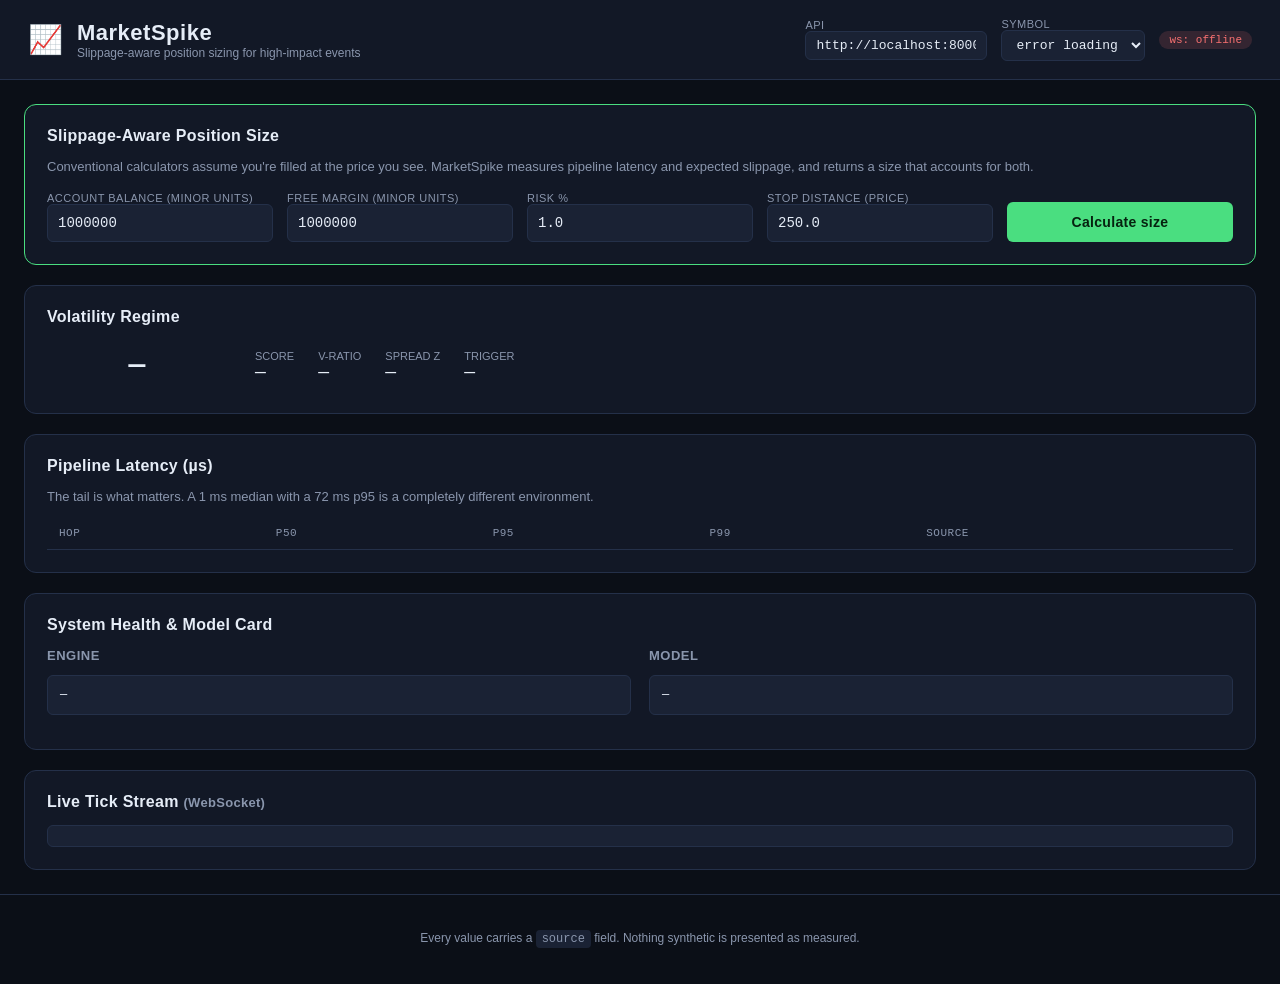
==== index.html @ f6484792 "Upload updated MarketSpike files" ====
<!DOCTYPE html>
<html lang="en">
<head>
  <meta charset="UTF-8" />
  <meta name="viewport" content="width=device-width, initial-scale=1.0" />
  <title>MarketSpike — Slippage-Aware Sizing</title>
  <link rel="stylesheet" href="style.css" />
</head>
<body>
  <header>
    <div class="brand">
      <span class="logo">📈</span>
      <div>
        <h1>MarketSpike</h1>
        <p class="tagline">Slippage-aware position sizing for high-impact events</p>
      </div>
    </div>
    <div class="controls">
      <label>API
        <input id="apiBase" type="text" value="http://localhost:8000" />
      </label>
      <label>Symbol
        <select id="symbolPicker"><option>loading…</option></select>
      </label>
      <span id="wsStatus" class="badge badge-offline">ws: offline</span>
    </div>
  </header>

  <main>
    <!-- ===== HERO: Position Sizing ===== -->
    <section class="card hero">
      <h2>Slippage-Aware Position Size</h2>
      <p class="muted">
        Conventional calculators assume you're filled at the price you see.
        MarketSpike measures pipeline latency and expected slippage, and returns
        a size that accounts for both.
      </p>

      <form id="sizeForm" class="size-grid">
        <label>Account balance (minor units)
          <input name="account_balance_minor" type="number" value="1000000" step="100000" />
        </label>
        <label>Free margin (minor units)
          <input name="free_margin_minor" type="number" value="1000000" step="100000" />
        </label>
        <label>Risk %
          <input name="risk_pct" type="number" value="1.0" step="0.1" min="0" />
        </label>
        <label>Stop distance (price)
          <input name="stop_distance_price" type="number" value="250.0" step="10" />
        </label>
        <button type="submit" class="primary">Calculate size</button>
      </form>

      <div id="sizeResult" class="result hidden"></div>
    </section>

    <!-- ===== REGIME ===== -->
    <section class="card">
      <h2>Volatility Regime</h2>
      <div id="regimeBox" class="regime-box">
        <span id="regimeState" class="regime-state">—</span>
        <div class="regime-metrics">
          <div><span class="label">Score</span><span id="regimeScore">—</span></div>
          <div><span class="label">V-ratio</span><span id="regimeV">—</span></div>
          <div><span class="label">Spread z</span><span id="regimeZ">—</span></div>
          <div><span class="label">Trigger</span><span id="regimeTrigger">—</span></div>
        </div>
      </div>
    </section>

    <!-- ===== LATENCY ===== -->
    <section class="card">
      <h2>Pipeline Latency (µs)</h2>
      <p class="muted">The tail is what matters. A 1 ms median with a 72 ms p95 is a completely different environment.</p>
      <table id="latencyTable">
        <thead>
          <tr><th>Hop</th><th>p50</th><th>p95</th><th>p99</th><th>Source</th></tr>
        </thead>
        <tbody></tbody>
      </table>
    </section>

    <!-- ===== HEALTH + MODEL ===== -->
    <section class="card">
      <h2>System Health & Model Card</h2>
      <div class="two-col">
        <div>
          <h3>Engine</h3>
          <pre id="healthJson" class="json">—</pre>
        </div>
        <div>
          <h3>Model</h3>
          <pre id="modelJson" class="json">—</pre>
        </div>
      </div>
    </section>

    <!-- ===== LIVE TICK LOG ===== -->
    <section class="card">
      <h2>Live Tick Stream <span class="muted">(WebSocket)</span></h2>
      <div id="tickLog" class="tick-log"></div>
    </section>
  </main>

  <footer>
    <p>
      Every value carries a <code>source</code> field. Nothing synthetic is presented as measured.
    </p>
  </footer>

  <script src="app.js"></script>
</body>
</html>
---- style.css ----
:root {
  --bg: #0b0f17;
  --panel: #121826;
  --panel-2: #1a2234;
  --border: #243049;
  --text: #e6edf7;
  --muted: #8a96ad;
  --accent: #4ade80;
  --warn: #fbbf24;
  --danger: #f87171;
  --mono: ui-monospace, SFMono-Regular, Menlo, Consolas, monospace;
}

* { box-sizing: border-box; }
html, body { margin: 0; padding: 0; background: var(--bg); color: var(--text); font-family: -apple-system, BlinkMacSystemFont, "Segoe UI", sans-serif; }

header {
  display: flex; justify-content: space-between; align-items: center;
  padding: 18px 28px; border-bottom: 1px solid var(--border);
  background: var(--panel);
}
.brand { display: flex; align-items: center; gap: 14px; }
.brand h1 { margin: 0; font-size: 22px; letter-spacing: 0.5px; }
.tagline { margin: 0; color: var(--muted); font-size: 12px; }
.logo { font-size: 28px; }

.controls { display: flex; gap: 14px; align-items: center; }
.controls label { display: flex; flex-direction: column; font-size: 11px; color: var(--muted); text-transform: uppercase; letter-spacing: 0.5px; }
.controls input, .controls select {
  background: var(--panel-2); color: var(--text); border: 1px solid var(--border);
  padding: 6px 10px; border-radius: 6px; font-family: var(--mono); font-size: 13px;
}

main { display: grid; gap: 20px; padding: 24px; max-width: 1400px; margin: 0 auto; }

.card {
  background: var(--panel); border: 1px solid var(--border);
  border-radius: 12px; padding: 22px;
}
.card h2 { margin: 0 0 14px 0; font-size: 16px; letter-spacing: 0.3px; }
.muted { color: var(--muted); font-size: 13px; }

/* Hero sizing card */
.hero { border-color: var(--accent); border-width: 1px; }
.size-grid {
  display: grid; grid-template-columns: repeat(auto-fit, minmax(180px, 1fr));
  gap: 14px; margin-top: 18px;
}
.size-grid label { display: flex; flex-direction: column; font-size: 11px; color: var(--muted); text-transform: uppercase; letter-spacing: 0.5px; }
.size-grid input {
  background: var(--panel-2); color: var(--text); border: 1px solid var(--border);
  padding: 10px; border-radius: 6px; font-family: var(--mono); font-size: 14px;
}
button.primary {
  background: var(--accent); color: #06220f; border: none; padding: 12px 20px;
  border-radius: 6px; font-weight: 600; cursor: pointer; align-self: end;
  font-size: 14px; letter-spacing: 0.3px;
}
button.primary:hover { filter: brightness(1.1); }

.result {
  margin-top: 22px; padding: 18px; background: var(--panel-2);
  border-radius: 8px; border: 1px solid var(--border);
}
.result.hidden { display: none; }
.result-grid { display: grid; grid-template-columns: repeat(auto-fit, minmax(180px, 1fr)); gap: 16px; margin-top: 14px; }
.metric { background: var(--panel); padding: 14px; border-radius: 8px; border: 1px solid var(--border); }
.metric .label { font-size: 11px; color: var(--muted); text-transform: uppercase; letter-spacing: 0.5px; }
.metric .value { font-family: var(--mono); font-size: 22px; margin-top: 6px; }
.metric.highlight { border-color: var(--warn); }
.metric.highlight .value { color: var(--warn); }
.source-badge { display: inline-block; padding: 2px 8px; border-radius: 4px; font-size: 11px; font-family: var(--mono); margin-left: 8px; }
.source-trained { background: rgba(74, 222, 128, 0.15); color: var(--accent); }
.source-fallback { background: rgba(251, 191, 36, 0.15); color: var(--warn); }

/* Regime */
.regime-box { display: flex; align-items: center; gap: 28px; flex-wrap: wrap; }
.regime-state {
  font-family: var(--mono); font-size: 28px; font-weight: 700;
  padding: 10px 22px; border-radius: 8px; min-width: 180px; text-align: center;
}
.regime-state.NORMAL   { background: rgba(74, 222, 128, 0.15); color: var(--accent); }
.regime-state.ELEVATED { background: rgba(251, 191, 36, 0.15); color: var(--warn); }
.regime-state.SPIKE    { background: rgba(248, 113, 113, 0.15); color: var(--danger); }
.regime-metrics { display: flex; gap: 24px; flex-wrap: wrap; }
.regime-metrics > div { display: flex; flex-direction: column; }
.regime-metrics .label { font-size: 11px; color: var(--muted); text-transform: uppercase; }
.regime-metrics span:last-child { font-family: var(--mono); font-size: 18px; }

/* Tables */
table { width: 100%; border-collapse: collapse; font-family: var(--mono); font-size: 13px; }
th, td { padding: 10px 12px; text-align: left; border-bottom: 1px solid var(--border); }
th { color: var(--muted); font-weight: 500; font-size: 11px; text-transform: uppercase; letter-spacing: 0.5px; }
td.num { text-align: right; }

.two-col { display: grid; grid-template-columns: 1fr 1fr; gap: 18px; }
.two-col h3 { margin: 0 0 10px 0; font-size: 13px; color: var(--muted); text-transform: uppercase; letter-spacing: 0.5px; }
pre.json {
  background: var(--panel-2); padding: 12px; border-radius: 6px;
  font-size: 12px; max-height: 280px; overflow: auto;
  border: 1px solid var(--border); white-space: pre-wrap; word-break: break-word;
}

/* Tick log */
.tick-log {
  font-family: var(--mono); font-size: 12px; max-height: 220px; overflow-y: auto;
  background: var(--panel-2); padding: 10px; border-radius: 6px; border: 1px solid var(--border);
}
.tick-log .tick { padding: 3px 0; border-bottom: 1px dashed var(--border); }
.tick-log .tick:last-child { border-bottom: none; }
.tick .ts { color: var(--muted); }
.tick .bid { color: var(--accent); }
.tick .ask { color: var(--danger); }

/* Badges */
.badge { padding: 3px 10px; border-radius: 10px; font-size: 11px; font-family: var(--mono); }
.badge-online  { background: rgba(74, 222, 128, 0.15); color: var(--accent); }
.badge-offline { background: rgba(248, 113, 113, 0.15); color: var(--danger); }

footer { text-align: center; padding: 24px; color: var(--muted); font-size: 12px; border-top: 1px solid var(--border); }
code { background: var(--panel-2); padding: 2px 6px; border-radius: 4px; font-family: var(--mono); }

@media (max-width: 720px) {
  header { flex-direction: column; gap: 14px; align-items: flex-start; }
  .two-col { grid-template-columns: 1fr; }
}
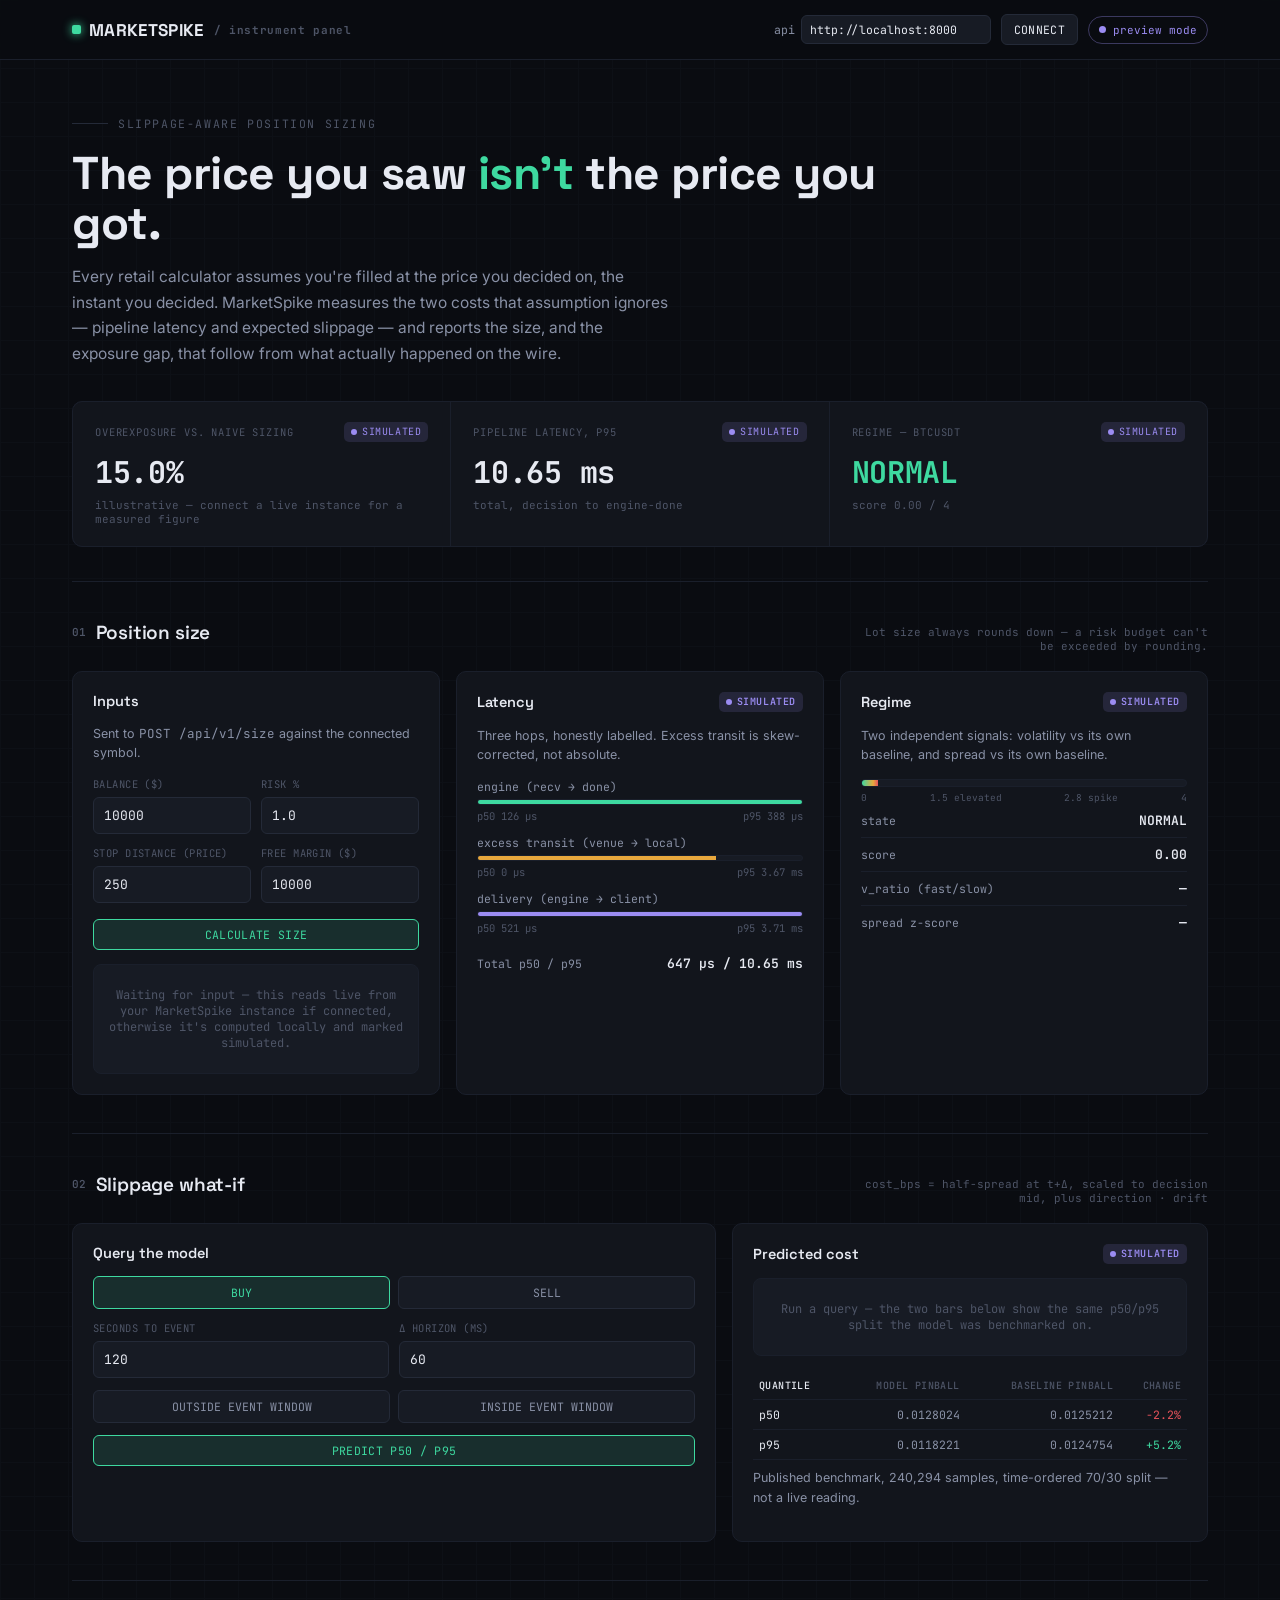
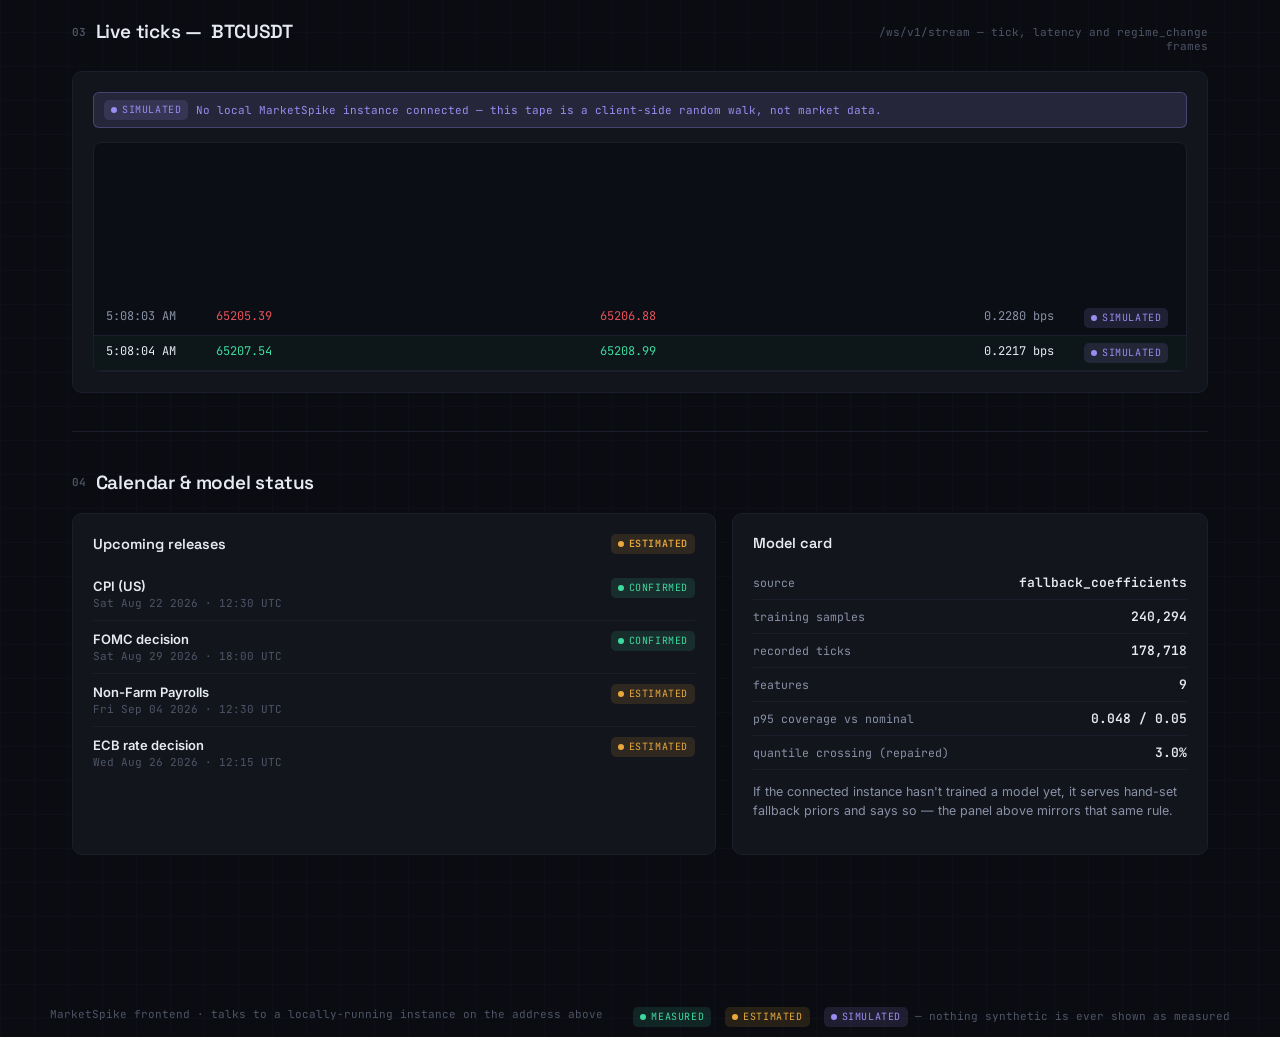
==== commit aa840c5d: "Update file and remove deleted files" ====
--- a/index.html
+++ b/index.html
@@ -1,114 +1,897 @@
 <!DOCTYPE html>
 <html lang="en">
 <head>
-  <meta charset="UTF-8" />
-  <meta name="viewport" content="width=device-width, initial-scale=1.0" />
-  <title>MarketSpike — Slippage-Aware Sizing</title>
-  <link rel="stylesheet" href="style.css" />
+<meta charset="UTF-8" />
+<meta name="viewport" content="width=device-width, initial-scale=1.0" />
+<title>MarketSpike — instrument panel</title>
+<link rel="preconnect" href="https://fonts.googleapis.com">
+<link href="https://fonts.googleapis.com/css2?family=Space+Grotesk:wght@400;500;600;700&family=JetBrains+Mono:wght@400;500;600;700&family=Inter:wght@400;500;600&display=swap" rel="stylesheet">
+<style>
+  :root{
+    --bg:#0A0C11;
+    --bg-2:#0D1016;
+    --surface:#12151C;
+    --surface-2:#171B24;
+    --border:#242A38;
+    --border-soft:#1A1F2B;
+    --text:#E7EAF2;
+    --text-dim:#8991A6;
+    --text-faint:#4E5567;
+
+    --measured:#3ED9A0;
+    --measured-dim:rgba(62,217,160,0.13);
+    --estimated:#E8A83D;
+    --estimated-dim:rgba(232,168,61,0.13);
+    --simulated:#9B8CF2;
+    --simulated-dim:rgba(155,140,242,0.14);
+    --spike:#E5525A;
+    --spike-dim:rgba(229,82,90,0.14);
+
+    --font-display:'Space Grotesk',sans-serif;
+    --font-mono:'JetBrains Mono',monospace;
+    --font-body:'Inter',sans-serif;
+
+    --radius:10px;
+  }
+
+  *{box-sizing:border-box;}
+  html,body{margin:0;padding:0;}
+  body{
+    background:
+      linear-gradient(var(--bg-2) 1px, transparent 1px) 0 0/100% 34px,
+      linear-gradient(90deg, var(--bg-2) 1px, transparent 1px) 0 0/34px 100%,
+      var(--bg);
+    background-blend-mode:normal;
+    color:var(--text);
+    font-family:var(--font-body);
+    -webkit-font-smoothing:antialiased;
+    min-height:100vh;
+  }
+  ::selection{background:var(--measured-dim); color:var(--measured);}
+
+  a{color:var(--measured); text-decoration:none;}
+  a:hover{text-decoration:underline;}
+
+  .wrap{max-width:1180px; margin:0 auto; padding:0 22px 80px;}
+
+  /* ---------- topbar ---------- */
+  .topbar{
+    position:sticky; top:0; z-index:40;
+    background:rgba(10,12,17,0.86);
+    backdrop-filter:blur(10px);
+    border-bottom:1px solid var(--border-soft);
+  }
+  .topbar-inner{
+    max-width:1180px; margin:0 auto; padding:14px 22px;
+    display:flex; align-items:center; gap:18px; flex-wrap:wrap;
+  }
+  .brand{
+    font-family:var(--font-display); font-weight:700; font-size:17px;
+    letter-spacing:0.02em; display:flex; align-items:center; gap:8px;
+  }
+  .brand .mark{
+    width:9px; height:9px; border-radius:2px; background:var(--measured);
+    box-shadow:0 0 10px var(--measured);
+  }
+  .brand-sub{font-family:var(--font-mono); font-size:11px; color:var(--text-faint); letter-spacing:0.06em; margin-left:2px;}
+
+  .topbar-controls{margin-left:auto; display:flex; align-items:center; gap:10px; flex-wrap:wrap;}
+  .field-inline{display:flex; align-items:center; gap:6px; font-family:var(--font-mono); font-size:11.5px; color:var(--text-dim);}
+  .field-inline input{
+    background:var(--surface-2); border:1px solid var(--border); color:var(--text);
+    font-family:var(--font-mono); font-size:11.5px; padding:6px 8px; border-radius:6px; width:190px;
+  }
+  .field-inline input:focus{outline:1px solid var(--measured); outline-offset:0;}
+  .btn{
+    font-family:var(--font-mono); font-size:11.5px; letter-spacing:0.03em; text-transform:uppercase;
+    background:var(--surface-2); color:var(--text); border:1px solid var(--border);
+    padding:7px 12px; border-radius:6px; cursor:pointer; transition:border-color .15s, color .15s;
+  }
+  .btn:hover{border-color:var(--measured); color:var(--measured);}
+  .btn:focus-visible{outline:2px solid var(--measured); outline-offset:2px;}
+  .btn-primary{background:var(--measured-dim); border-color:var(--measured); color:var(--measured);}
+  .btn-primary:hover{background:var(--measured); color:#06110C;}
+
+  .status-chip{
+    display:flex; align-items:center; gap:7px; font-family:var(--font-mono); font-size:11px;
+    padding:6px 10px; border-radius:20px; border:1px solid var(--border); color:var(--text-dim);
+  }
+  .status-dot{width:7px; height:7px; border-radius:50%; background:var(--text-faint);}
+  .status-chip.live .status-dot{background:var(--measured); box-shadow:0 0 8px var(--measured); animation:pulse 1.6s infinite;}
+  .status-chip.live{color:var(--measured); border-color:rgba(62,217,160,0.35);}
+  .status-chip.preview .status-dot{background:var(--simulated);}
+  .status-chip.preview{color:var(--simulated); border-color:rgba(155,140,242,0.35);}
+
+  @keyframes pulse{
+    0%,100%{opacity:1;} 50%{opacity:0.35;}
+  }
+  @media (prefers-reduced-motion: reduce){
+    .status-chip.live .status-dot{animation:none;}
+    *{animation-duration:0.001ms !important; transition-duration:0.001ms !important;}
+  }
+
+  /* ---------- badges (source of truth) ---------- */
+  .badge{
+    display:inline-flex; align-items:center; gap:5px;
+    font-family:var(--font-mono); font-size:10px; letter-spacing:0.06em; text-transform:uppercase;
+    padding:3px 7px; border-radius:5px; white-space:nowrap; line-height:1.4;
+  }
+  .badge::before{content:''; width:6px; height:6px; border-radius:50%; flex:none;}
+  .badge-measured{background:var(--measured-dim); color:var(--measured);}
+  .badge-measured::before{background:var(--measured);}
+  .badge-estimated{background:var(--estimated-dim); color:var(--estimated);}
+  .badge-estimated::before{background:var(--estimated);}
+  .badge-simulated{background:var(--simulated-dim); color:var(--simulated);}
+  .badge-simulated::before{background:var(--simulated);}
+  .badge-spike{background:var(--spike-dim); color:var(--spike);}
+  .badge-spike::before{background:var(--spike);}
+
+  /* ---------- hero ---------- */
+  .hero{padding:56px 0 34px; border-bottom:1px solid var(--border-soft);}
+  .eyebrow{
+    font-family:var(--font-mono); font-size:11.5px; letter-spacing:0.14em; text-transform:uppercase;
+    color:var(--text-faint); display:flex; align-items:center; gap:10px; margin-bottom:18px;
+  }
+  .eyebrow-line{height:1px; width:36px; background:var(--border);}
+  .hero h1{
+    font-family:var(--font-display); font-weight:700; font-size:clamp(28px,4.4vw,46px);
+    line-height:1.08; letter-spacing:-0.01em; margin:0 0 16px; max-width:820px;
+  }
+  .hero h1 em{font-style:normal; color:var(--measured);}
+  .hero p.lede{
+    font-size:15.5px; line-height:1.65; color:var(--text-dim); max-width:600px; margin:0 0 34px;
+  }
+
+  .stat-row{display:grid; grid-template-columns:repeat(3,1fr); gap:1px; background:var(--border-soft); border:1px solid var(--border-soft); border-radius:var(--radius); overflow:hidden;}
+  .stat{background:var(--surface); padding:20px 22px;}
+  .stat-label{font-family:var(--font-mono); font-size:10.5px; letter-spacing:0.08em; text-transform:uppercase; color:var(--text-faint); margin-bottom:10px; display:flex; justify-content:space-between; align-items:center; gap:8px;}
+  .stat-value{font-family:var(--font-mono); font-weight:700; font-size:30px; letter-spacing:-0.01em;}
+  .stat-value.regime-NORMAL{color:var(--measured);}
+  .stat-value.regime-ELEVATED{color:var(--estimated);}
+  .stat-value.regime-SPIKE{color:var(--spike);}
+  .stat-sub{font-family:var(--font-mono); font-size:11px; color:var(--text-faint); margin-top:6px;}
+
+  @media (max-width:760px){ .stat-row{grid-template-columns:1fr;} }
+
+  /* ---------- sections / panels ---------- */
+  section.section{padding:38px 0; border-bottom:1px solid var(--border-soft);}
+  .section-head{display:flex; align-items:baseline; justify-content:space-between; margin-bottom:18px; gap:14px; flex-wrap:wrap;}
+  .section-title{font-family:var(--font-display); font-weight:600; font-size:19px; letter-spacing:-0.01em; display:flex; align-items:center; gap:10px;}
+  .section-num{font-family:var(--font-mono); font-size:11px; color:var(--text-faint);}
+  .section-note{font-family:var(--font-mono); font-size:11px; color:var(--text-faint); max-width:360px; text-align:right;}
+
+  .grid-3{display:grid; grid-template-columns:repeat(3,1fr); gap:16px;}
+  .grid-2{display:grid; grid-template-columns:1.15fr 0.85fr; gap:16px;}
+  @media (max-width:880px){ .grid-3{grid-template-columns:1fr;} .grid-2{grid-template-columns:1fr;} }
+
+  .panel{
+    background:var(--surface); border:1px solid var(--border-soft); border-radius:var(--radius);
+    padding:20px;
+  }
+  .panel h3{
+    font-family:var(--font-display); font-size:14.5px; font-weight:600; margin:0 0 14px;
+    display:flex; align-items:center; justify-content:space-between; gap:8px;
+  }
+  .panel p.hint{font-size:12.5px; color:var(--text-dim); line-height:1.55; margin:0 0 14px;}
+
+  label.f{display:block; font-family:var(--font-mono); font-size:10.5px; letter-spacing:0.04em; text-transform:uppercase; color:var(--text-faint); margin:0 0 6px;}
+  .field{margin-bottom:12px;}
+  .field input, .field select{
+    width:100%; background:var(--surface-2); border:1px solid var(--border); color:var(--text);
+    font-family:var(--font-mono); font-size:13px; padding:9px 10px; border-radius:6px;
+  }
+  .field input:focus, .field select:focus{outline:1px solid var(--measured); outline-offset:0; border-color:var(--measured);}
+  .field-row{display:grid; grid-template-columns:1fr 1fr; gap:10px;}
+  .toggle-row{display:flex; gap:8px; margin-bottom:12px;}
+  .toggle-opt{
+    flex:1; text-align:center; font-family:var(--font-mono); font-size:11.5px; text-transform:uppercase;
+    padding:8px 6px; border-radius:6px; border:1px solid var(--border); color:var(--text-dim); cursor:pointer;
+    background:var(--surface-2);
+  }
+  .toggle-opt.active{border-color:var(--measured); color:var(--measured); background:var(--measured-dim);}
+
+  .kv{display:flex; justify-content:space-between; align-items:center; padding:8px 0; border-bottom:1px solid var(--border-soft); gap:10px;}
+  .kv:last-child{border-bottom:none;}
+  .kv-k{font-family:var(--font-mono); font-size:11.5px; color:var(--text-dim);}
+  .kv-v{font-family:var(--font-mono); font-size:13px; font-weight:600; text-align:right;}
+
+  .result-box{margin-top:14px; background:var(--surface-2); border:1px solid var(--border-soft); border-radius:8px; padding:14px 16px;}
+  .result-box.empty{color:var(--text-faint); font-family:var(--font-mono); font-size:12px; text-align:center; padding:22px 10px;}
+
+  .bignum{font-family:var(--font-mono); font-weight:700; font-size:26px; color:var(--measured); letter-spacing:-0.01em;}
+  .bignum.warn{color:var(--estimated);}
+
+  pre.raw{
+    background:#0B0E14; border:1px solid var(--border-soft); border-radius:6px; padding:10px 12px;
+    font-family:var(--font-mono); font-size:11px; color:var(--text-dim); overflow-x:auto; margin:10px 0 0;
+    max-height:180px;
+  }
+
+  /* regime gauge */
+  .gauge-track{height:8px; background:var(--surface-2); border-radius:4px; overflow:hidden; border:1px solid var(--border-soft); margin:10px 0 4px;}
+  .gauge-fill{height:100%; background:linear-gradient(90deg, var(--measured), var(--estimated) 70%, var(--spike)); transition:width .5s ease;}
+  .gauge-labels{display:flex; justify-content:space-between; font-family:var(--font-mono); font-size:9.5px; color:var(--text-faint);}
+
+  /* latency bars */
+  .lat-row{margin-bottom:12px;}
+  .lat-row .kv-k{margin-bottom:5px; display:block;}
+  .lat-bar-track{height:6px; background:var(--surface-2); border-radius:3px; overflow:hidden; border:1px solid var(--border-soft); display:flex; margin-bottom:4px;}
+  .lat-bar{height:100%;}
+  .lat-nums{display:flex; justify-content:space-between; font-family:var(--font-mono); font-size:10.5px; color:var(--text-faint);}
+
+  /* ticker */
+  .ticker-banner{
+    display:flex; align-items:center; gap:8px; font-family:var(--font-mono); font-size:11px;
+    color:var(--simulated); background:var(--simulated-dim); border:1px solid rgba(155,140,242,0.3);
+    padding:7px 10px; border-radius:6px; margin-bottom:14px;
+  }
+  .ticker-strip{
+    display:flex; flex-direction:column-reverse; gap:0; height:230px; overflow:hidden;
+    border:1px solid var(--border-soft); border-radius:8px; background:#0B0E14;
+    font-family:var(--font-mono); font-size:12px;
+  }
+  .tick-row{
+    display:grid; grid-template-columns:100px 1fr 1fr 90px 90px; gap:10px; padding:7px 12px;
+    border-bottom:1px solid var(--border-soft); color:var(--text-dim);
+  }
+  .tick-row:first-child{color:var(--text); background:rgba(62,217,160,0.04);}
+  .tick-row .up{color:var(--measured);}
+  .tick-row .down{color:var(--spike);}
+
+  /* calendar */
+  .cal-item{padding:10px 0; border-bottom:1px solid var(--border-soft); display:flex; justify-content:space-between; align-items:flex-start; gap:10px;}
+  .cal-item:last-child{border-bottom:none;}
+  .cal-name{font-size:13px; font-weight:600;}
+  .cal-when{font-family:var(--font-mono); font-size:11px; color:var(--text-faint); margin-top:2px;}
+
+  /* model card */
+  .bench-table{width:100%; border-collapse:collapse; font-family:var(--font-mono); font-size:11.5px; margin-top:6px;}
+  .bench-table th, .bench-table td{text-align:right; padding:7px 6px; border-bottom:1px solid var(--border-soft); color:var(--text-dim);}
+  .bench-table th:first-child, .bench-table td:first-child{text-align:left; color:var(--text);}
+  .bench-table th{color:var(--text-faint); font-weight:500; text-transform:uppercase; font-size:10px; letter-spacing:0.04em;}
+  .bench-table td.pos{color:var(--measured);}
+  .bench-table td.neg{color:var(--spike);}
+
+  footer{padding:34px 0 10px; font-family:var(--font-mono); font-size:11px; color:var(--text-faint); display:flex; justify-content:space-between; flex-wrap:wrap; gap:10px;}
+</style>
 </head>
 <body>
-  <header>
-    <div class="brand">
-      <span class="logo">📈</span>
-      <div>
-        <h1>MarketSpike</h1>
-        <p class="tagline">Slippage-aware position sizing for high-impact events</p>
-      </div>
-    </div>
-    <div class="controls">
-      <label>API
-        <input id="apiBase" type="text" value="http://localhost:8000" />
-      </label>
-      <label>Symbol
-        <select id="symbolPicker"><option>loading…</option></select>
-      </label>
-      <span id="wsStatus" class="badge badge-offline">ws: offline</span>
-    </div>
-  </header>
-
-  <main>
-    <!-- ===== HERO: Position Sizing ===== -->
-    <section class="card hero">
-      <h2>Slippage-Aware Position Size</h2>
-      <p class="muted">
-        Conventional calculators assume you're filled at the price you see.
-        MarketSpike measures pipeline latency and expected slippage, and returns
-        a size that accounts for both.
-      </p>
-
-      <form id="sizeForm" class="size-grid">
-        <label>Account balance (minor units)
-          <input name="account_balance_minor" type="number" value="1000000" step="100000" />
-        </label>
-        <label>Free margin (minor units)
-          <input name="free_margin_minor" type="number" value="1000000" step="100000" />
-        </label>
-        <label>Risk %
-          <input name="risk_pct" type="number" value="1.0" step="0.1" min="0" />
-        </label>
-        <label>Stop distance (price)
-          <input name="stop_distance_price" type="number" value="250.0" step="10" />
-        </label>
-        <button type="submit" class="primary">Calculate size</button>
-      </form>
-
-      <div id="sizeResult" class="result hidden"></div>
-    </section>
-
-    <!-- ===== REGIME ===== -->
-    <section class="card">
-      <h2>Volatility Regime</h2>
-      <div id="regimeBox" class="regime-box">
-        <span id="regimeState" class="regime-state">—</span>
-        <div class="regime-metrics">
-          <div><span class="label">Score</span><span id="regimeScore">—</span></div>
-          <div><span class="label">V-ratio</span><span id="regimeV">—</span></div>
-          <div><span class="label">Spread z</span><span id="regimeZ">—</span></div>
-          <div><span class="label">Trigger</span><span id="regimeTrigger">—</span></div>
+
+<div class="topbar">
+  <div class="topbar-inner">
+    <div class="brand"><span class="mark"></span>MARKETSPIKE<span class="brand-sub">/ instrument panel</span></div>
+    <div class="topbar-controls">
+      <div class="field-inline">
+        <span>api</span>
+        <input id="apiBaseInput" type="text" value="http://localhost:8000" spellcheck="false" />
+      </div>
+      <button class="btn" id="connectBtn">Connect</button>
+      <div class="status-chip preview" id="statusChip"><span class="status-dot"></span><span id="statusText">preview mode</span></div>
+    </div>
+  </div>
+</div>
+
+<div class="wrap">
+
+  <section class="hero">
+    <div class="eyebrow"><span class="eyebrow-line"></span>SLIPPAGE-AWARE POSITION SIZING</div>
+    <h1>The price you saw <em>isn't</em> the price you got.</h1>
+    <p class="lede">
+      Every retail calculator assumes you're filled at the price you decided on, the instant you decided.
+      MarketSpike measures the two costs that assumption ignores &mdash; pipeline latency and expected slippage &mdash;
+      and reports the size, and the exposure gap, that follow from what actually happened on the wire.
+    </p>
+
+    <div class="stat-row">
+      <div class="stat">
+        <div class="stat-label"><span>Overexposure vs. naive sizing</span><span class="badge" id="badgeOverexp">simulated</span></div>
+        <div class="stat-value" id="statOverexp">&mdash;</div>
+        <div class="stat-sub" id="statOverexpSub">how much more risk a spread-only calculator would hand you</div>
+      </div>
+      <div class="stat">
+        <div class="stat-label"><span>Pipeline latency, p95</span><span class="badge" id="badgeLatHero">simulated</span></div>
+        <div class="stat-value" id="statLatHero">&mdash;</div>
+        <div class="stat-sub" id="statLatHeroSub">total, decision to engine-done</div>
+      </div>
+      <div class="stat">
+        <div class="stat-label"><span>Regime — <span id="statSymbol">BTCUSDT</span></span><span class="badge" id="badgeRegimeHero">simulated</span></div>
+        <div class="stat-value regime-NORMAL" id="statRegimeHero">NORMAL</div>
+        <div class="stat-sub" id="statRegimeHeroSub">score 0.00 / 4</div>
+      </div>
+    </div>
+  </section>
+
+  <!-- ================= CALCULATE ================= -->
+  <section class="section">
+    <div class="section-head">
+      <div class="section-title"><span class="section-num">01</span>Position size</div>
+      <div class="section-note">Lot size always rounds down — a risk budget can't be exceeded by rounding.</div>
+    </div>
+    <div class="grid-3">
+
+      <div class="panel">
+        <h3>Inputs</h3>
+        <p class="hint">Sent to <code style="font-family:var(--font-mono)">POST /api/v1/size</code> against the connected symbol.</p>
+        <div class="field-row">
+          <div class="field"><label class="f">Balance ($)</label><input id="inBalance" type="number" value="10000" step="1"></div>
+          <div class="field"><label class="f">Risk %</label><input id="inRisk" type="number" value="1.0" step="0.1"></div>
         </div>
-      </div>
-    </section>
-
-    <!-- ===== LATENCY ===== -->
-    <section class="card">
-      <h2>Pipeline Latency (µs)</h2>
-      <p class="muted">The tail is what matters. A 1 ms median with a 72 ms p95 is a completely different environment.</p>
-      <table id="latencyTable">
-        <thead>
-          <tr><th>Hop</th><th>p50</th><th>p95</th><th>p99</th><th>Source</th></tr>
-        </thead>
-        <tbody></tbody>
-      </table>
-    </section>
-
-    <!-- ===== HEALTH + MODEL ===== -->
-    <section class="card">
-      <h2>System Health & Model Card</h2>
-      <div class="two-col">
-        <div>
-          <h3>Engine</h3>
-          <pre id="healthJson" class="json">—</pre>
+        <div class="field-row">
+          <div class="field"><label class="f">Stop distance (price)</label><input id="inStop" type="number" value="250" step="1"></div>
+          <div class="field"><label class="f">Free margin ($)</label><input id="inMargin" type="number" value="10000" step="1"></div>
         </div>
-        <div>
-          <h3>Model</h3>
-          <pre id="modelJson" class="json">—</pre>
+        <button class="btn btn-primary" id="calcSizeBtn" style="width:100%; margin-top:4px;">Calculate size</button>
+        <div class="result-box empty" id="sizeResult">Waiting for input — this reads live from your MarketSpike instance if connected, otherwise it's computed locally and marked simulated.</div>
+      </div>
+
+      <div class="panel">
+        <h3>Latency <span class="badge badge-simulated" id="badgeLatPanel">simulated</span></h3>
+        <p class="hint">Three hops, honestly labelled. Excess transit is skew-corrected, not absolute.</p>
+        <div id="latencyBody">
+          <div class="lat-row">
+            <div class="kv-k">engine (recv &rarr; done)</div>
+            <div class="lat-bar-track"><div class="lat-bar" id="latBar1" style="width:5%; background:var(--measured);"></div></div>
+            <div class="lat-nums"><span id="latP50-1">&mdash;</span><span id="latP95-1">&mdash;</span></div>
+          </div>
+          <div class="lat-row">
+            <div class="kv-k">excess transit (venue &rarr; local)</div>
+            <div class="lat-bar-track"><div class="lat-bar" id="latBar2" style="width:5%; background:var(--estimated);"></div></div>
+            <div class="lat-nums"><span id="latP50-2">&mdash;</span><span id="latP95-2">&mdash;</span></div>
+          </div>
+          <div class="lat-row">
+            <div class="kv-k">delivery (engine &rarr; client)</div>
+            <div class="lat-bar-track"><div class="lat-bar" id="latBar3" style="width:5%; background:var(--simulated);"></div></div>
+            <div class="lat-nums"><span id="latP50-3">&mdash;</span><span id="latP95-3">&mdash;</span></div>
+          </div>
         </div>
-      </div>
-    </section>
-
-    <!-- ===== LIVE TICK LOG ===== -->
-    <section class="card">
-      <h2>Live Tick Stream <span class="muted">(WebSocket)</span></h2>
-      <div id="tickLog" class="tick-log"></div>
-    </section>
-  </main>
-
-  <footer>
-    <p>
-      Every value carries a <code>source</code> field. Nothing synthetic is presented as measured.
-    </p>
-  </footer>
-
-  <script src="app.js"></script>
+        <div class="kv"><div class="kv-k">Total p50 / p95</div><div class="kv-v" id="latTotal">&mdash;</div></div>
+      </div>
+
+      <div class="panel">
+        <h3>Regime <span class="badge badge-simulated" id="badgeRegimePanel">simulated</span></h3>
+        <p class="hint" id="regimeTrigger">Two independent signals: volatility vs its own baseline, and spread vs its own baseline.</p>
+        <div class="gauge-track"><div class="gauge-fill" id="regimeGauge" style="width:5%;"></div></div>
+        <div class="gauge-labels"><span>0</span><span>1.5 elevated</span><span>2.8 spike</span><span>4</span></div>
+        <div class="kv"><div class="kv-k">state</div><div class="kv-v" id="regimeState">NORMAL</div></div>
+        <div class="kv"><div class="kv-k">score</div><div class="kv-v" id="regimeScore">0.00</div></div>
+        <div class="kv"><div class="kv-k">v_ratio (fast/slow)</div><div class="kv-v" id="regimeVratio">&mdash;</div></div>
+        <div class="kv"><div class="kv-k">spread z-score</div><div class="kv-v" id="regimeZ">&mdash;</div></div>
+      </div>
+
+    </div>
+  </section>
+
+  <!-- ================= SLIPPAGE ================= -->
+  <section class="section">
+    <div class="section-head">
+      <div class="section-title"><span class="section-num">02</span>Slippage what-if</div>
+      <div class="section-note">cost_bps = half-spread at t+&Delta;, scaled to decision mid, plus direction &middot; drift</div>
+    </div>
+    <div class="grid-2">
+      <div class="panel">
+        <h3>Query the model</h3>
+        <div class="toggle-row" id="dirToggle">
+          <div class="toggle-opt active" data-dir="buy">Buy</div>
+          <div class="toggle-opt" data-dir="sell">Sell</div>
+        </div>
+        <div class="field-row">
+          <div class="field"><label class="f">Seconds to event</label><input id="inSecsToEvent" type="number" value="120" step="1"></div>
+          <div class="field"><label class="f">Δ horizon (ms)</label><input id="inDelta" type="number" value="60" step="10"></div>
+        </div>
+        <div class="toggle-row" id="eventToggle">
+          <div class="toggle-opt" data-ev="0">Outside event window</div>
+          <div class="toggle-opt" data-ev="1">Inside event window</div>
+        </div>
+        <button class="btn btn-primary" id="predictBtn" style="width:100%;">Predict p50 / p95</button>
+        <pre class="raw" id="predictRaw" style="display:none;"></pre>
+      </div>
+      <div class="panel">
+        <h3>Predicted cost <span class="badge badge-simulated" id="badgePredict">simulated</span></h3>
+        <div class="result-box empty" id="predictEmpty">Run a query — the two bars below show the same p50/p95 split the model was benchmarked on.</div>
+        <div id="predictBars" style="display:none;">
+          <div class="lat-row">
+            <div class="kv-k">p50 &mdash; typical fill, lands on half-spread</div>
+            <div class="lat-bar-track"><div class="lat-bar" id="predBar50" style="width:2%; background:var(--measured);"></div></div>
+            <div class="lat-nums"><span id="predVal50">&mdash;</span><span></span></div>
+          </div>
+          <div class="lat-row">
+            <div class="kv-k">p95 &mdash; the tail that costs you</div>
+            <div class="lat-bar-track"><div class="lat-bar" id="predBar95" style="width:2%; background:var(--spike);"></div></div>
+            <div class="lat-nums"><span id="predVal95">&mdash;</span><span></span></div>
+          </div>
+        </div>
+        <table class="bench-table" style="margin-top:16px;">
+          <thead><tr><th>Quantile</th><th>Model pinball</th><th>Baseline pinball</th><th>Change</th></tr></thead>
+          <tbody>
+            <tr><td>p50</td><td>0.0128024</td><td>0.0125212</td><td class="neg">&minus;2.2%</td></tr>
+            <tr><td>p95</td><td>0.0118221</td><td>0.0124754</td><td class="pos">+5.2%</td></tr>
+          </tbody>
+        </table>
+        <p class="hint" style="margin-top:8px;">Published benchmark, 240,294 samples, time-ordered 70/30 split — not a live reading.</p>
+      </div>
+    </div>
+  </section>
+
+  <!-- ================= LIVE FEED ================= -->
+  <section class="section">
+    <div class="section-head">
+      <div class="section-title"><span class="section-num">03</span>Live ticks — <span id="tickSymbol">BTCUSDT</span></div>
+      <div class="section-note">/ws/v1/stream &mdash; tick, latency and regime_change frames</div>
+    </div>
+    <div class="panel">
+      <div class="ticker-banner" id="tickerBanner">
+        <span class="badge badge-simulated">simulated</span>
+        <span>No local MarketSpike instance connected — this tape is a client-side random walk, not market data.</span>
+      </div>
+      <div class="ticker-strip" id="tickerStrip"></div>
+    </div>
+  </section>
+
+  <!-- ================= CALENDAR + MODEL ================= -->
+  <section class="section" style="border-bottom:none;">
+    <div class="section-head">
+      <div class="section-title"><span class="section-num">04</span>Calendar &amp; model status</div>
+    </div>
+    <div class="grid-2">
+      <div class="panel">
+        <h3>Upcoming releases <span class="badge badge-estimated" id="badgeCal">estimated</span></h3>
+        <div id="calList"></div>
+      </div>
+      <div class="panel">
+        <h3>Model card</h3>
+        <div class="kv"><div class="kv-k">source</div><div class="kv-v" id="mcSource">fallback_coefficients</div></div>
+        <div class="kv"><div class="kv-k">training samples</div><div class="kv-v">240,294</div></div>
+        <div class="kv"><div class="kv-k">recorded ticks</div><div class="kv-v">178,718</div></div>
+        <div class="kv"><div class="kv-k">features</div><div class="kv-v">9</div></div>
+        <div class="kv"><div class="kv-k">p95 coverage vs nominal</div><div class="kv-v">0.048 / 0.05</div></div>
+        <div class="kv"><div class="kv-k">quantile crossing (repaired)</div><div class="kv-v">3.0%</div></div>
+        <p class="hint" style="margin-top:12px;">If the connected instance hasn't trained a model yet, it serves hand-set fallback priors and says so &mdash; the panel above mirrors that same rule.</p>
+      </div>
+    </div>
+  </section>
+
+</div>
+
+<footer>
+  <div class="wrap" style="display:flex; justify-content:space-between; width:100%; flex-wrap:wrap; gap:10px; padding:0;">
+    <span>MarketSpike frontend &middot; talks to a locally-running instance on the address above</span>
+    <span><span class="badge badge-measured">measured</span> &nbsp;<span class="badge badge-estimated">estimated</span> &nbsp;<span class="badge badge-simulated">simulated</span> &mdash; nothing synthetic is ever shown as measured</span>
+  </div>
+</footer>
+
+<script>
+(function(){
+  "use strict";
+
+  const $ = (id) => document.getElementById(id);
+  const SYMBOL = "BTCUSDT";
+
+  let state = {
+    apiBase: "http://localhost:8000",
+    live: false,
+    ws: null,
+    pollTimer: null,
+    previewTimer: null,
+    direction: "buy",
+    eventWindow: 0,
+    lastMid: 65210.5,
+    regime: { state: "NORMAL", score: 0.3, v: 0.9, z: 0.4 }
+  };
+
+  function setBadge(el, kind){
+    if(!el) return;
+    el.className = "badge badge-" + kind;
+    el.textContent = kind;
+  }
+
+  function fmtUsd(n){ return "$" + Number(n).toLocaleString(undefined,{maximumFractionDigits:2}); }
+  function fmtUs(n){
+    if(n == null) return "—";
+    if(n >= 1000) return (n/1000).toFixed(2) + " ms";
+    return Math.round(n) + " µs";
+  }
+  function fmtBps(n){ return Number(n).toFixed(5) + " bps"; }
+  function clampPct(n, max){ return Math.max(2, Math.min(100, (n/max)*100)); }
+
+  // ---------------- networking ----------------
+  async function fetchJSON(path, opts, timeoutMs){
+    timeoutMs = timeoutMs || 2500;
+    const ctrl = new AbortController();
+    const t = setTimeout(()=>ctrl.abort(), timeoutMs);
+    try{
+      const res = await fetch(state.apiBase + path, Object.assign({signal: ctrl.signal}, opts||{}));
+      clearTimeout(t);
+      if(!res.ok) throw new Error("HTTP " + res.status);
+      return await res.json();
+    } catch(e){
+      clearTimeout(t);
+      throw e;
+    }
+  }
+
+  async function tryConnect(){
+    $("statusText").textContent = "connecting…";
+    state.apiBase = $("apiBaseInput").value.replace(/\/+$/,"");
+    try {
+      await fetchJSON("/api/v1/health", {}, 2500);
+      goLive();
+    } catch(e){
+      goPreview();
+    }
+  }
+
+  function goLive(){
+    state.live = true;
+    const chip = $("statusChip");
+    chip.className = "status-chip live";
+    $("statusText").textContent = "live — " + state.apiBase;
+    stopPreview();
+    ["badgeOverexp","badgeLatHero","badgeRegimeHero","badgeLatPanel","badgeRegimePanel","badgeCal","badgePredict"]
+      .forEach(id => setBadge($(id), "measured"));
+    document.getElementById("tickerBanner").style.display = "none";
+
+    pollAll();
+    if(state.pollTimer) clearInterval(state.pollTimer);
+    state.pollTimer = setInterval(pollAll, 5000);
+    connectWS();
+  }
+
+  function goPreview(){
+    state.live = false;
+    const chip = $("statusChip");
+    chip.className = "status-chip preview";
+    $("statusText").textContent = "preview mode";
+    if(state.ws){ try{ state.ws.close(); }catch(e){} state.ws = null; }
+    if(state.pollTimer) clearInterval(state.pollTimer);
+    document.getElementById("tickerBanner").style.display = "flex";
+    ["badgeOverexp","badgeLatHero","badgeRegimeHero","badgeLatPanel","badgeRegimePanel","badgePredict"]
+      .forEach(id => setBadge($(id), "simulated"));
+    setBadge($("badgeCal"), "estimated");
+    startPreview();
+  }
+
+  async function pollAll(){
+    try{
+      const regime = await fetchJSON("/api/v1/regime?symbol=" + SYMBOL);
+      applyRegime(regime, "measured");
+    }catch(e){}
+    try{
+      const lat = await fetchJSON("/api/v1/latency/summary?symbol=" + SYMBOL);
+      applyLatency(lat, "measured");
+    }catch(e){}
+    try{
+      const cal = await fetchJSON("/api/v1/calendar/upcoming?hours=72");
+      applyCalendar(cal);
+    }catch(e){}
+    try{
+      const mc = await fetchJSON("/api/v1/model/card");
+      applyModelCard(mc);
+    }catch(e){}
+  }
+
+  function connectWS(){
+    try{
+      const wsBase = state.apiBase.replace(/^http/,"ws");
+      const ws = new WebSocket(wsBase + "/ws/v1/stream");
+      state.ws = ws;
+      ws.onmessage = (evt) => {
+        let frame;
+        try{ frame = JSON.parse(evt.data); }catch(e){ return; }
+        handleFrame(frame);
+      };
+      ws.onerror = () => {};
+      ws.onclose = () => { if(state.live){ /* leave REST polling running */ } };
+    }catch(e){}
+  }
+
+  function handleFrame(frame){
+    if(!frame || !frame.type) return;
+    if(frame.type === "tick"){
+      pushTick({
+        time: new Date(),
+        bid: frame.bid, ask: frame.ask,
+        mid: frame.bid && frame.ask ? (frame.bid+frame.ask)/2 : frame.mid,
+        source: frame.source || "measured"
+      });
+    } else if(frame.type === "regime_change"){
+      applyRegime({ state: frame.state, score: frame.score, v_ratio: frame.v_ratio, spread_z: frame.spread_z, trigger: frame.trigger }, frame.source || "measured");
+    } else if(frame.type === "latency"){
+      applyLatency(frame, frame.source || "measured");
+    }
+  }
+
+  // ---------------- render: hero + regime + latency ----------------
+  function applyRegime(r, source){
+    if(!r) return;
+    const stateName = r.state || r.regime || "NORMAL";
+    const score = (r.score != null) ? r.score : 0;
+    $("regimeState").textContent = stateName;
+    $("regimeScore").textContent = Number(score).toFixed(2);
+    $("regimeVratio").textContent = r.v_ratio != null ? Number(r.v_ratio).toFixed(3) : "—";
+    $("regimeZ").textContent = r.spread_z != null ? Number(r.spread_z).toFixed(2) : "—";
+    $("regimeGauge").style.width = clampPct(score, 4) + "%";
+    $("statRegimeHero").textContent = stateName;
+    $("statRegimeHero").className = "stat-value regime-" + stateName;
+    $("statRegimeHeroSub").textContent = "score " + Number(score).toFixed(2) + " / 4";
+    if(r.trigger){ $("regimeTrigger").textContent = "Dominant signal: " + r.trigger; }
+    setBadge($("badgeRegimePanel"), source);
+    setBadge($("badgeRegimeHero"), source);
+  }
+
+  function applyLatency(l, source){
+    if(!l) return;
+    const hops = l.hops || l;
+    const engine = hops.engine_us || hops.engine || {};
+    const transit = hops.excess_transit_us || hops.transit || {};
+    const delivery = hops.delivery_us || hops.delivery || {};
+    const total = l.total || hops.total || {};
+
+    setHop("1", engine.p50, engine.p95, 200);
+    setHop("2", transit.p50, transit.p95, 5000);
+    setHop("3", delivery.p50, delivery.p95, 2000);
+
+    if(total.p50 != null || total.p95 != null){
+      $("latTotal").textContent = fmtUs(total.p50) + " / " + fmtUs(total.p95);
+      $("statLatHero").textContent = fmtUs(total.p95);
+    }
+    setBadge($("badgeLatPanel"), source);
+    setBadge($("badgeLatHero"), source);
+  }
+  function setHop(idx, p50, p95, scaleMax){
+    if(p50 == null && p95 == null) return;
+    $("latP50-"+idx).textContent = "p50 " + fmtUs(p50);
+    $("latP95-"+idx).textContent = "p95 " + fmtUs(p95);
+    $("latBar"+idx).style.width = clampPct(p95||p50||1, scaleMax) + "%";
+  }
+
+  function applyCalendar(cal){
+    const items = Array.isArray(cal) ? cal : (cal.events || cal.items || []);
+    if(!items || !items.length) return;
+    renderCalendar(items.map(e => ({
+      name: e.name || e.event || "Release",
+      when: e.time || e.scheduled_for || e.date || "",
+      confidence: e.confidence || "estimated"
+    })));
+  }
+  function renderCalendar(items){
+    const el = $("calList");
+    el.innerHTML = "";
+    items.slice(0,6).forEach(it => {
+      const div = document.createElement("div");
+      div.className = "cal-item";
+      div.innerHTML = '<div><div class="cal-name">'+escapeHtml(it.name)+'</div>'+
+        '<div class="cal-when">'+escapeHtml(String(it.when))+'</div></div>'+
+        '<span class="badge badge-'+(it.confidence==="confirmed"?"measured":"estimated")+'">'+escapeHtml(it.confidence)+'</span>';
+      el.appendChild(div);
+    });
+  }
+
+  function applyModelCard(mc){
+    if(!mc) return;
+    $("mcSource").textContent = mc.source || mc.model_source || "fallback_coefficients";
+  }
+
+  function escapeHtml(s){
+    return String(s).replace(/[&<>"']/g, c => ({"&":"&amp;","<":"&lt;",">":"&gt;",'"':"&quot;","'":"&#39;"}[c]));
+  }
+
+  // ---------------- ticker tape ----------------
+  function pushTick(t){
+    const strip = $("tickerStrip");
+    const row = document.createElement("div");
+    row.className = "tick-row";
+    const dir = t.mid >= state.lastMid ? "up" : "down";
+    state.lastMid = t.mid;
+    const spreadBps = t.bid && t.ask ? ((t.ask - t.bid)/t.mid*10000).toFixed(4) : "—";
+    row.innerHTML =
+      '<span>'+t.time.toLocaleTimeString()+'</span>'+
+      '<span class="'+dir+'">'+(t.bid!=null? t.bid.toFixed(2):"—")+'</span>'+
+      '<span class="'+dir+'">'+(t.ask!=null? t.ask.toFixed(2):"—")+'</span>'+
+      '<span>'+spreadBps+' bps</span>'+
+      '<span><span class="badge badge-'+t.source+'">'+t.source+'</span></span>';
+    strip.insertBefore(row, strip.firstChild);
+    while(strip.children.length > 40) strip.removeChild(strip.lastChild);
+  }
+
+  // ---------------- preview / simulated generators ----------------
+  function startPreview(){
+    stopPreview();
+    let price = 65210.5;
+    let regime = { state:"NORMAL", score:0.4, v:0.9, z:0.3 };
+    let tick = 0;
+
+    updatePreviewLatency();
+    updatePreviewCalendar();
+    updatePreviewSize();
+    updatePreviewPredict();
+
+    state.previewTimer = setInterval(() => {
+      tick++;
+      const drift = (Math.random()-0.5) * 18;
+      price = Math.max(1000, price + drift);
+      const spread = 0.6 + Math.random()*0.9;
+      const bid = price - spread/2, ask = price + spread/2;
+      pushTick({time:new Date(), bid, ask, mid:price, source:"simulated"});
+
+      // occasional regime wobble
+      if(tick % 6 === 0){
+        const r = Math.random();
+        if(r < 0.06) regime = {state:"SPIKE", score:3.1+Math.random()*0.8, v:1.6+Math.random()*0.6, z:2.4+Math.random()};
+        else if(r < 0.22) regime = {state:"ELEVATED", score:1.6+Math.random()*1.0, v:1.1+Math.random()*0.4, z:1.0+Math.random()*0.8};
+        else regime = {state:"NORMAL", score:0.2+Math.random()*1.0, v:0.5+Math.random()*0.5, z:0.1+Math.random()*0.7};
+        applyRegime({state:regime.state, score:regime.score, v_ratio:regime.v, spread_z:regime.z, trigger: regime.state==="NORMAL"?null:(Math.random()<0.5?"volatility":"spread")}, "simulated");
+      }
+
+      if(tick % 9 === 0) updatePreviewLatency();
+    }, 650);
+  }
+  function stopPreview(){
+    if(state.previewTimer){ clearInterval(state.previewTimer); state.previewTimer = null; }
+  }
+
+  function updatePreviewLatency(){
+    const jitter = (base, spread) => base * (0.85 + Math.random()*0.3) + (Math.random()<0.1 ? spread*Math.random() : 0);
+    const engine = { p50: jitter(137, 40), p95: jitter(410, 300) };
+    const transit = { p50: jitter(0, 400), p95: jitter(2700, 4000) };
+    const delivery = { p50: jitter(580, 200), p95: jitter(4200, 3000) };
+    const total = { p50: engine.p50+transit.p50+delivery.p50, p95: engine.p95+transit.p95+delivery.p95+68000*Math.random()*0.3 };
+    applyLatency({ engine_us: engine, excess_transit_us: transit, delivery_us: delivery, total }, "simulated");
+  }
+
+  function updatePreviewCalendar(){
+    const now = new Date("2026-08-18T12:00:00Z");
+    const items = [
+      { name:"CPI (US)", when: addDays(now, 4).toDateString() + " · 12:30 UTC", confidence:"confirmed" },
+      { name:"FOMC decision", when: addDays(now, 11).toDateString() + " · 18:00 UTC", confidence:"confirmed" },
+      { name:"Non-Farm Payrolls", when: addDays(now, 17).toDateString() + " · 12:30 UTC", confidence:"estimated" },
+      { name:"ECB rate decision", when: addDays(now, 8).toDateString() + " · 12:15 UTC", confidence:"estimated" }
+    ];
+    renderCalendar(items);
+  }
+  function addDays(d, n){ const r = new Date(d); r.setDate(r.getDate()+n); return r; }
+
+  function localNaiveOverexposure(){
+    // Illustrative only — mirrors the report's p95/p50 gap when no live model is available.
+    const balance = parseFloat($("inBalance").value)||10000;
+    const riskPct = parseFloat($("inRisk").value)||1;
+    const stop = parseFloat($("inStop").value)||250;
+    const riskBudget = balance * riskPct/100;
+    const naiveLots = riskBudget / stop;
+    const slipAdj = stop * 1.15; // small illustrative tail add-on
+    const modelLots = riskBudget / slipAdj;
+    const overexp = ((naiveLots - modelLots)/modelLots)*100;
+    return { naiveLots, modelLots, overexp, riskBudget };
+  }
+
+  function updatePreviewSize(){
+    const r = localNaiveOverexposure();
+    $("statOverexp").textContent = r.overexp.toFixed(1) + "%";
+    $("statOverexpSub").textContent = "illustrative — connect a live instance for a measured figure";
+  }
+  function updatePreviewPredict(){ /* left idle until user queries */ }
+
+  // ---------------- forms ----------------
+  $("calcSizeBtn").addEventListener("click", async () => {
+    const balance = parseFloat($("inBalance").value)||0;
+    const risk = parseFloat($("inRisk").value)||0;
+    const stop = parseFloat($("inStop").value)||0;
+    const margin = parseFloat($("inMargin").value)||0;
+    const box = $("sizeResult");
+    box.classList.remove("empty");
+
+    if(state.live){
+      try{
+        const res = await fetchJSON("/api/v1/size", {
+          method:"POST",
+          headers:{"Content-Type":"application/json"},
+          body: JSON.stringify({
+            symbol: SYMBOL,
+            account_balance_minor: Math.round(balance*100),
+            risk_pct: risk,
+            stop_distance_price: stop,
+            free_margin_minor: Math.round(margin*100)
+          })
+        });
+        renderSizeResult(res, "measured");
+        return;
+      }catch(e){
+        box.innerHTML = '<span class="badge badge-simulated">simulated</span> Live request failed — showing a local estimate instead.<br><br>' + localSizeHtml();
+        return;
+      }
+    }
+    box.innerHTML = localSizeHtml();
+  });
+
+  function localSizeHtml(){
+    const r = localNaiveOverexposure();
+    return '<div class="bignum">' + r.modelLots.toFixed(4) + ' lots</div>'+
+      '<div class="kv"><div class="kv-k">risk budget</div><div class="kv-v">'+fmtUsd(r.riskBudget)+'</div></div>'+
+      '<div class="kv"><div class="kv-k">naive (spread-only) lots</div><div class="kv-v">'+r.naiveLots.toFixed(4)+'</div></div>'+
+      '<div class="kv"><div class="kv-k">overexposure vs. naive</div><div class="kv-v bignum warn" style="font-size:14px;">'+r.overexp.toFixed(1)+'%</div></div>';
+  }
+
+  function renderSizeResult(res, source){
+    const box = $("sizeResult");
+    const lots = res.lots != null ? Number(res.lots).toFixed(4) : "—";
+    const risk = res.actual_risk_amount_minor != null ? fmtUsd(res.actual_risk_amount_minor/100) : "—";
+    const overexp = res.overexposure_pct != null ? Number(res.overexposure_pct).toFixed(1)+"%" : "—";
+    box.innerHTML =
+      '<span class="badge badge-'+source+'">'+source+'</span>'+
+      '<div class="bignum" style="margin-top:8px;">'+lots+' lots</div>'+
+      '<div class="kv"><div class="kv-k">actual risk</div><div class="kv-v">'+risk+'</div></div>'+
+      '<div class="kv"><div class="kv-k">overexposure vs. naive</div><div class="kv-v">'+overexp+'</div></div>'+
+      '<div class="kv"><div class="kv-k">model source</div><div class="kv-v">'+(res.model_source||"—")+'</div></div>'+
+      '<div class="kv"><div class="kv-k">fx assumed</div><div class="kv-v">'+(res.fx_assumed!=null?String(res.fx_assumed):"—")+'</div></div>'+
+      '<pre class="raw">'+escapeHtml(JSON.stringify(res,null,2))+'</pre>';
+    $("statOverexp").textContent = overexp;
+    $("statOverexpSub").textContent = "reported by /api/v1/size for the current inputs";
+  }
+
+  document.querySelectorAll("#dirToggle .toggle-opt").forEach(el => {
+    el.addEventListener("click", () => {
+      document.querySelectorAll("#dirToggle .toggle-opt").forEach(o=>o.classList.remove("active"));
+      el.classList.add("active");
+      state.direction = el.dataset.dir;
+    });
+  });
+  document.querySelectorAll("#eventToggle .toggle-opt").forEach(el => {
+    el.addEventListener("click", () => {
+      document.querySelectorAll("#eventToggle .toggle-opt").forEach(o=>o.classList.remove("active"));
+      el.classList.add("active");
+      state.eventWindow = Number(el.dataset.ev);
+    });
+  });
+
+  $("predictBtn").addEventListener("click", async () => {
+    const secs = parseFloat($("inSecsToEvent").value)||0;
+    const delta = parseFloat($("inDelta").value)||60;
+    const payload = {
+      symbol: SYMBOL,
+      direction: state.direction,
+      signed_secs_to_event: secs,
+      in_event_window: !!state.eventWindow,
+      delta_ms: delta
+    };
+    $("predictEmpty").style.display = "none";
+    $("predictBars").style.display = "block";
+
+    if(state.live){
+      try{
+        const res = await fetchJSON("/api/v1/slippage/predict", {
+          method:"POST", headers:{"Content-Type":"application/json"}, body: JSON.stringify(payload)
+        });
+        renderPredict(res, "measured");
+        return;
+      }catch(e){ /* fall through to simulated */ }
+    }
+    // simulated fallback: mirror the published half-spread / tail relationship
+    const p50 = 0.00078 * (0.7+Math.random()*0.6) * (state.eventWindow ? 1.8 : 1);
+    const p95 = p50 * (200 + Math.random()*130);
+    renderPredict({p50, p95}, "simulated");
+  });
+
+  function renderPredict(res, source){
+    setBadge($("badgePredict"), source);
+    const p50 = res.p50 != null ? res.p50 : (res.quantiles && res.quantiles.p50);
+    const p95 = res.p95 != null ? res.p95 : (res.quantiles && res.quantiles.p95);
+    if(p50 != null){
+      $("predVal50").textContent = fmtBps(p50);
+      $("predBar50").style.width = clampPct(p50, Math.max(p95||p50*300, p50*10)) + "%";
+    }
+    if(p95 != null){
+      $("predVal95").textContent = fmtBps(p95);
+      $("predBar95").style.width = clampPct(p95, p95*1.05) + "%";
+    }
+    $("predictRaw").style.display = "block";
+    $("predictRaw").textContent = JSON.stringify(res, null, 2);
+  }
+
+  $("connectBtn").addEventListener("click", tryConnect);
+  $("apiBaseInput").addEventListener("keydown", (e) => { if(e.key==="Enter") tryConnect(); });
+
+  // boot
+  tryConnect();
+})();
+</script>
 </body>
 </html>
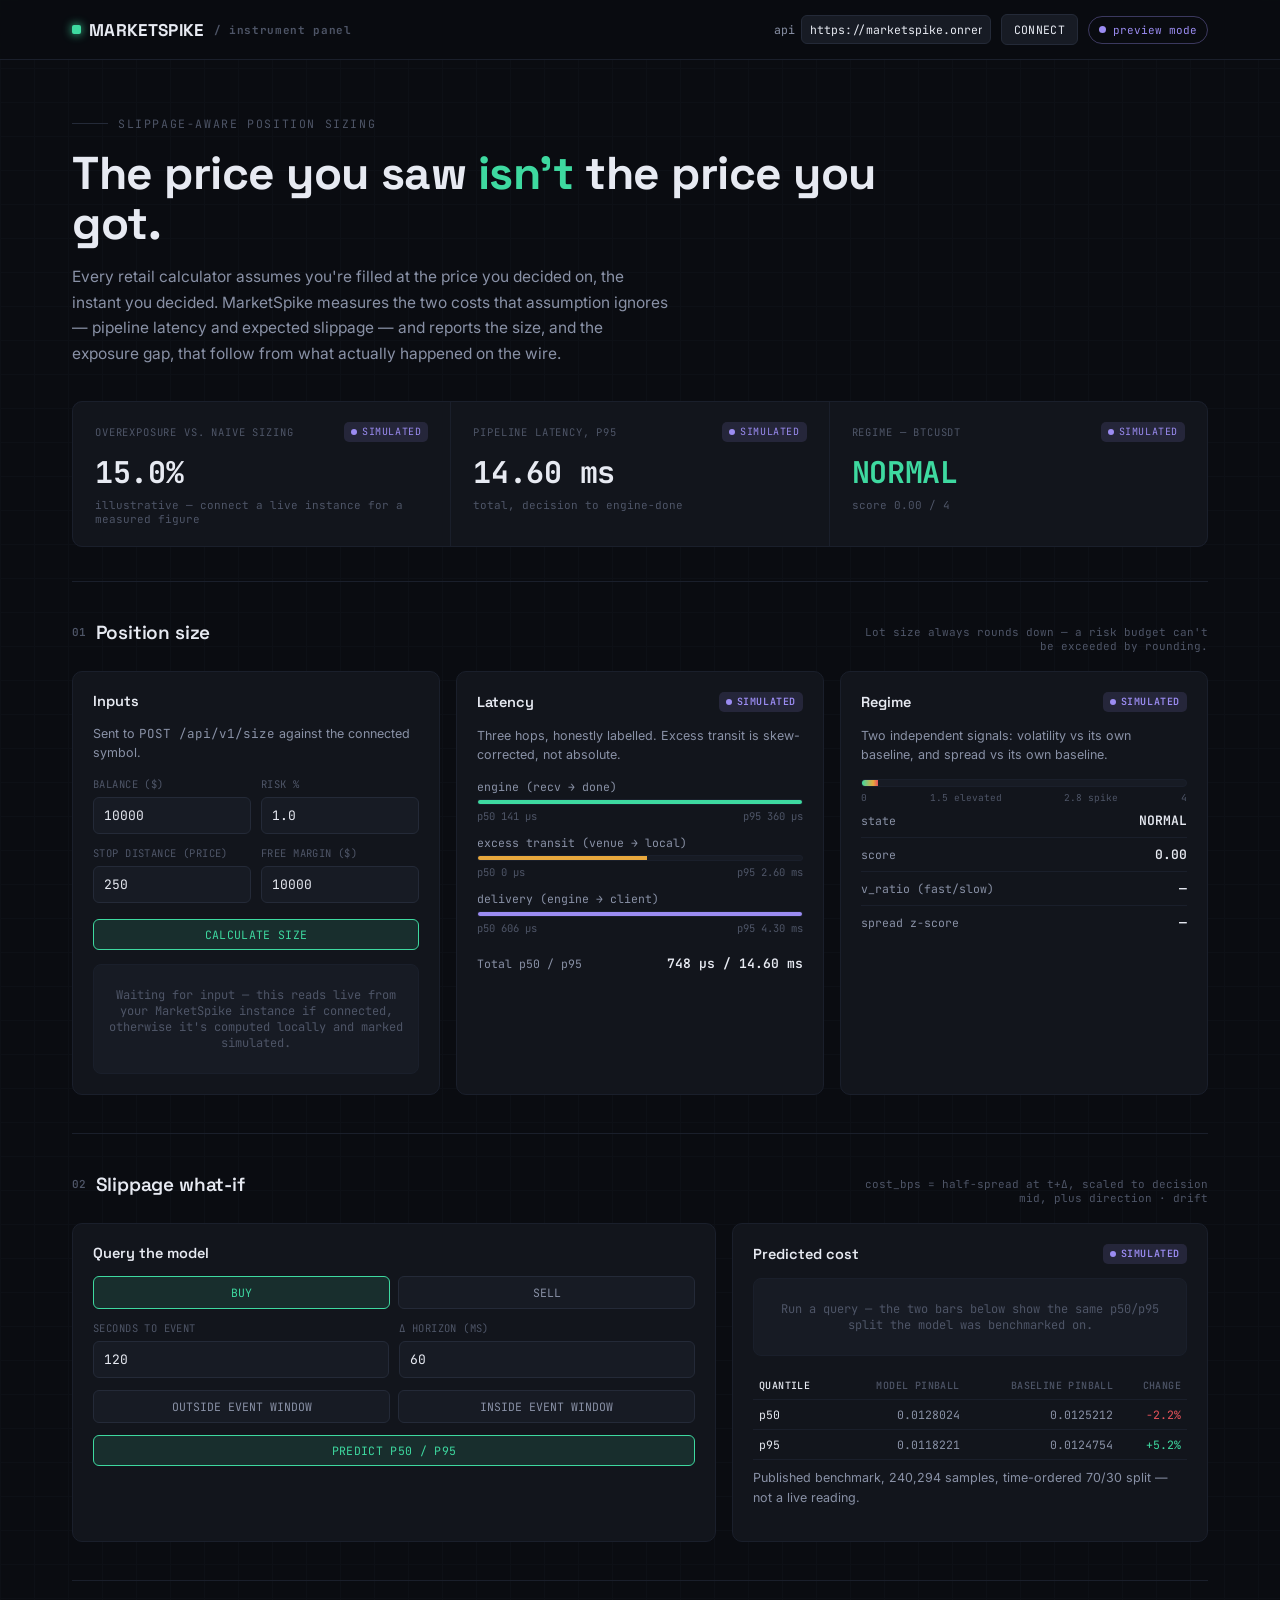
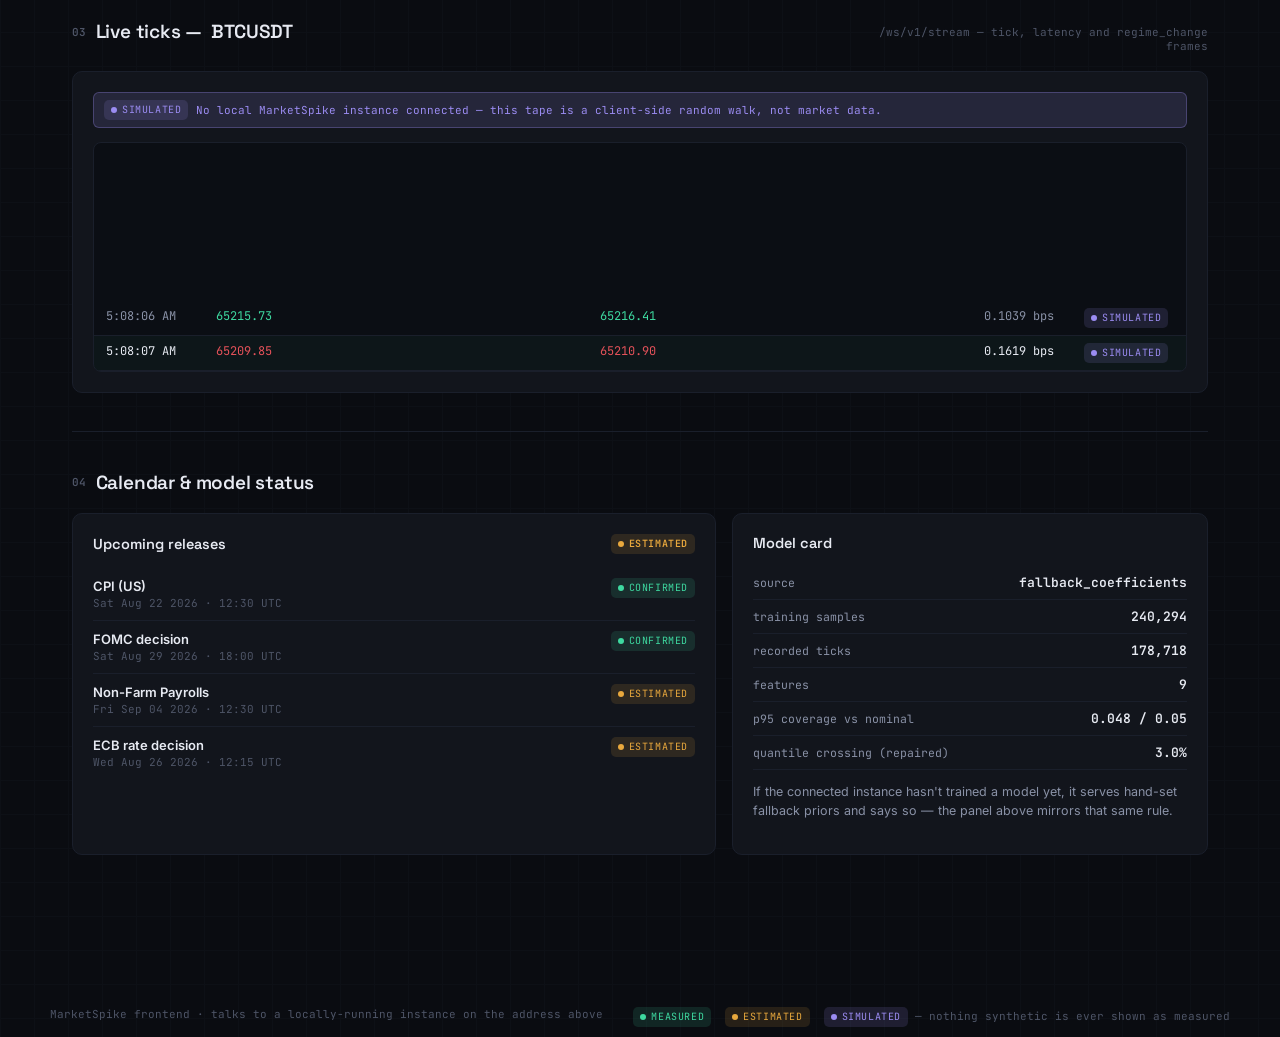
==== commit 11984c3b: "fix: default the panel's API base to the live service, not localhost The server-side rewrite only re" ====
--- a/index.html
+++ b/index.html
@@ -263,7 +263,7 @@
     <div class="topbar-controls">
       <div class="field-inline">
         <span>api</span>
-        <input id="apiBaseInput" type="text" value="http://localhost:8000" spellcheck="false" />
+        <input id="apiBaseInput" type="text" value="https://marketspike.onrender.com" spellcheck="false" />
       </div>
       <button class="btn" id="connectBtn">Connect</button>
       <div class="status-chip preview" id="statusChip"><span class="status-dot"></span><span id="statusText">preview mode</span></div>
@@ -467,7 +467,7 @@
   const SYMBOL = "BTCUSDT";
 
   let state = {
-    apiBase: "http://localhost:8000",
+    apiBase: "https://marketspike.onrender.com",
     live: false,
     ws: null,
     pollTimer: null,
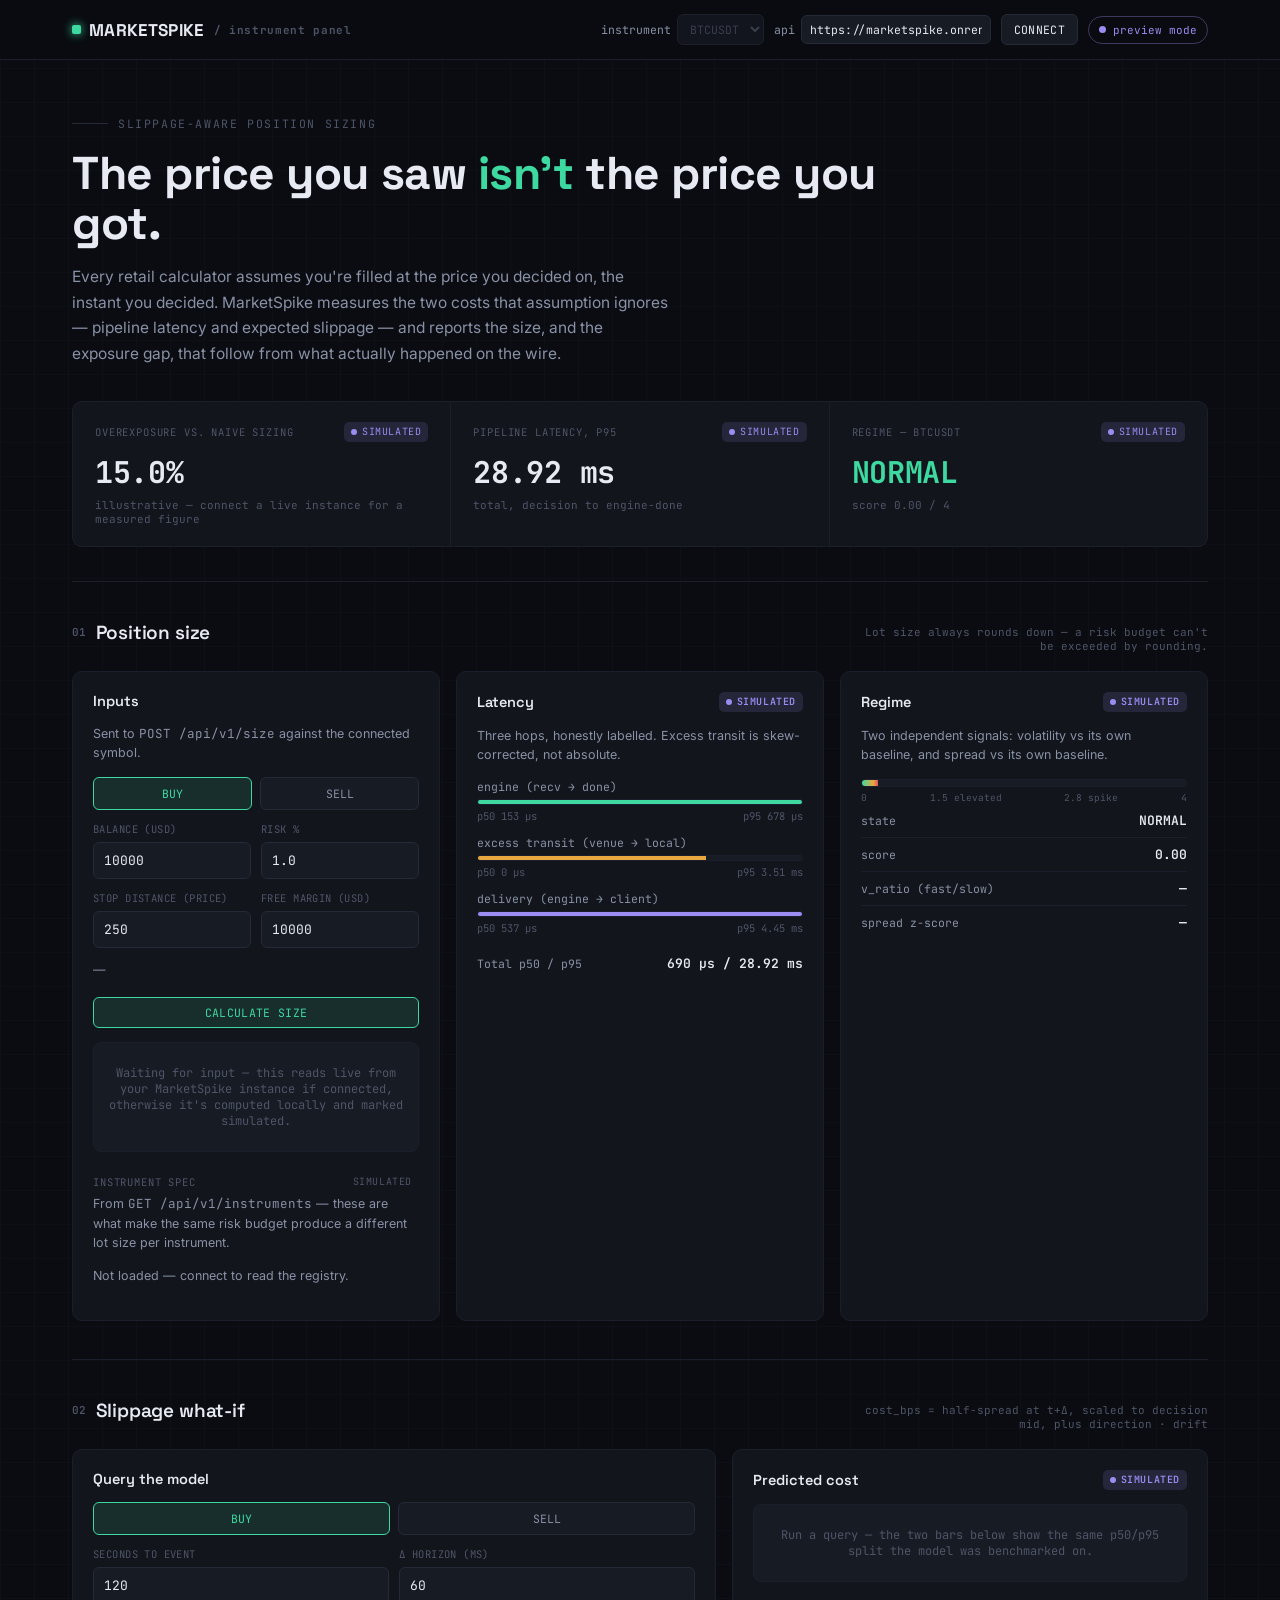
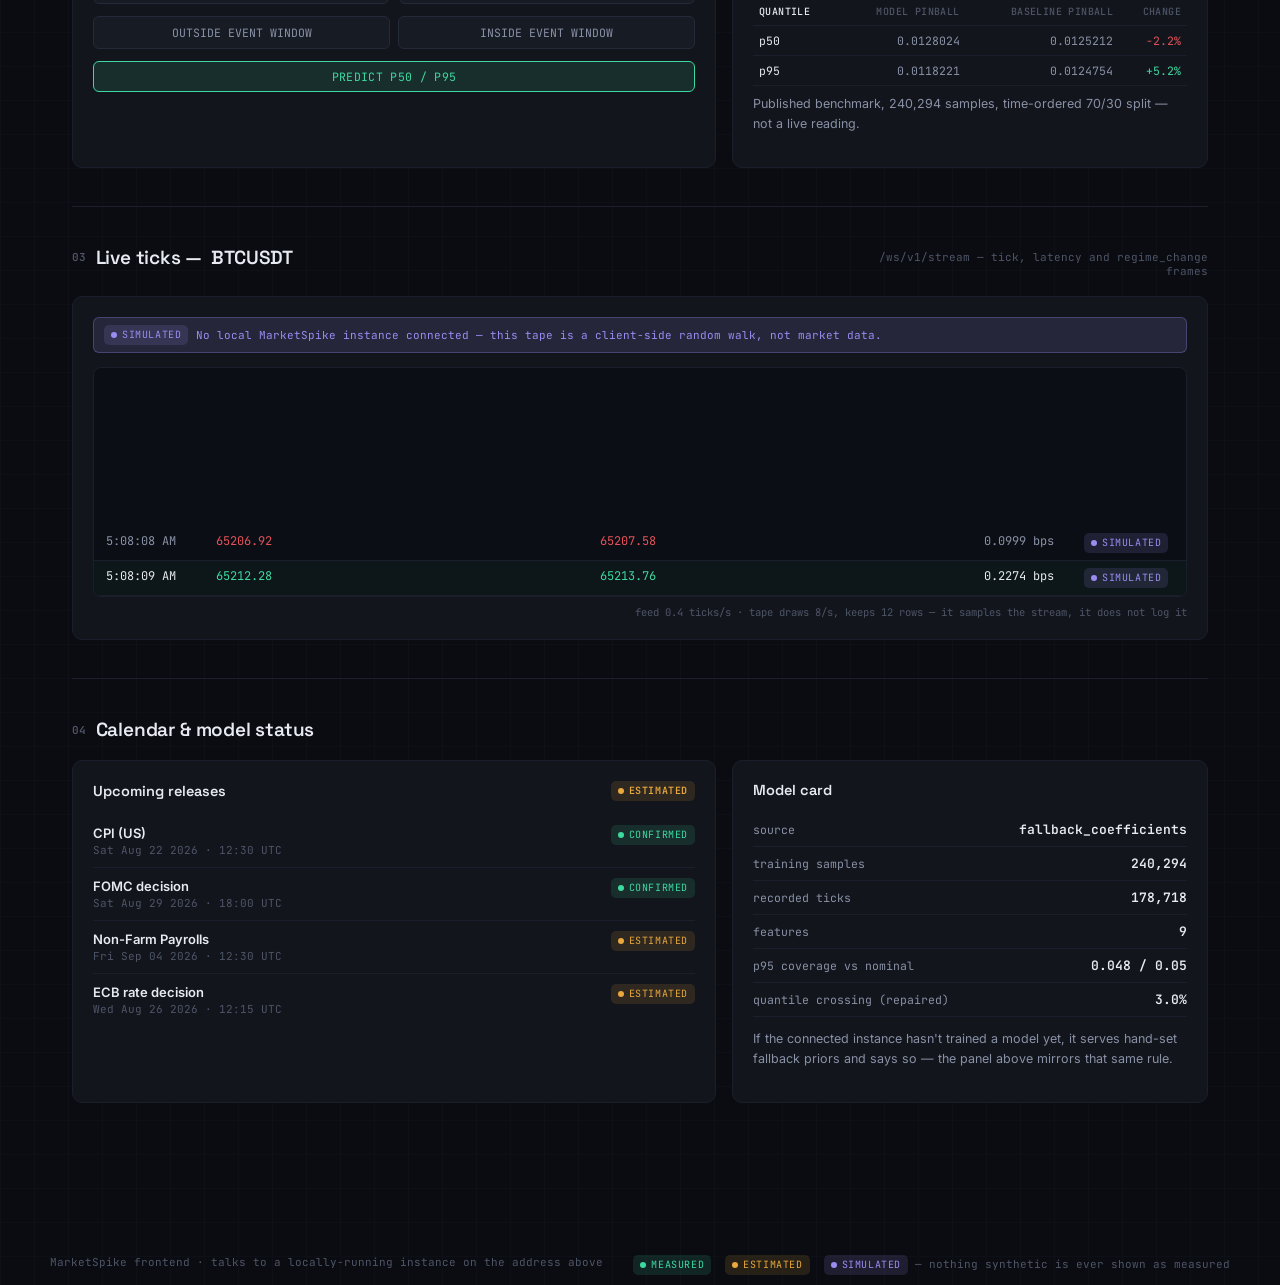
==== commit f5f4d97d: "fix: stop the tape thrashing the footer, and make lot size actually render Three things, all verifie" ====
--- a/index.html
+++ b/index.html
@@ -81,7 +81,12 @@
     background:var(--surface-2); border:1px solid var(--border); color:var(--text);
     font-family:var(--font-mono); font-size:11.5px; padding:6px 8px; border-radius:6px; width:190px;
   }
-  .field-inline input:focus{outline:1px solid var(--measured); outline-offset:0;}
+  .field-inline select{
+    background:var(--surface-2); border:1px solid var(--border); color:var(--text);
+    font-family:var(--font-mono); font-size:11.5px; padding:6px 8px; border-radius:6px; cursor:pointer;
+  }
+  .field-inline select:disabled{color:var(--text-faint); cursor:default;}
+  .field-inline input:focus, .field-inline select:focus{outline:1px solid var(--measured); outline-offset:0;}
   .btn{
     font-family:var(--font-mono); font-size:11.5px; letter-spacing:0.03em; text-transform:uppercase;
     background:var(--surface-2); color:var(--text); border:1px solid var(--border);
@@ -229,7 +234,15 @@
     display:flex; flex-direction:column-reverse; gap:0; height:230px; overflow:hidden;
     border:1px solid var(--border-soft); border-radius:8px; background:#0B0E14;
     font-family:var(--font-mono); font-size:12px;
-  }
+    /* Every new tick is inserted at the strip's start edge, which reflows and
+       repaints every row it holds. `contain` scopes that work to this box so it
+       cannot ripple out into the page below -- the tape sits directly above the
+       footer, and without this the whole bottom of the page judders on each
+       tick. `overflow-anchor:none` keeps the browser's scroll anchoring from
+       trying to compensate for content it can never bring into view. */
+    contain:content; overflow-anchor:none;
+  }
+  .tick-rate{font-family:var(--font-mono); font-size:10.5px; color:var(--text-faint); margin:8px 0 0; text-align:right;}
   .tick-row{
     display:grid; grid-template-columns:100px 1fr 1fr 90px 90px; gap:10px; padding:7px 12px;
     border-bottom:1px solid var(--border-soft); color:var(--text-dim);
@@ -261,6 +274,10 @@
   <div class="topbar-inner">
     <div class="brand"><span class="mark"></span>MARKETSPIKE<span class="brand-sub">/ instrument panel</span></div>
     <div class="topbar-controls">
+      <div class="field-inline">
+        <span>instrument</span>
+        <select id="symbolSelect" disabled><option value="BTCUSDT">BTCUSDT</option></select>
+      </div>
       <div class="field-inline">
         <span>api</span>
         <input id="apiBaseInput" type="text" value="https://marketspike.onrender.com" spellcheck="false" />
@@ -312,16 +329,24 @@
       <div class="panel">
         <h3>Inputs</h3>
         <p class="hint">Sent to <code style="font-family:var(--font-mono)">POST /api/v1/size</code> against the connected symbol.</p>
+        <div class="toggle-row" id="sizeDirToggle">
+          <div class="toggle-opt active" data-dir="buy">Buy</div>
+          <div class="toggle-opt" data-dir="sell">Sell</div>
+        </div>
         <div class="field-row">
-          <div class="field"><label class="f">Balance ($)</label><input id="inBalance" type="number" value="10000" step="1"></div>
+          <div class="field"><label class="f">Balance (<span class="acct-ccy">USD</span>)</label><input id="inBalance" type="number" value="10000" step="1"></div>
           <div class="field"><label class="f">Risk %</label><input id="inRisk" type="number" value="1.0" step="0.1"></div>
         </div>
         <div class="field-row">
           <div class="field"><label class="f">Stop distance (price)</label><input id="inStop" type="number" value="250" step="1"></div>
-          <div class="field"><label class="f">Free margin ($)</label><input id="inMargin" type="number" value="10000" step="1"></div>
+          <div class="field"><label class="f">Free margin (<span class="acct-ccy">USD</span>)</label><input id="inMargin" type="number" value="10000" step="1"></div>
         </div>
+        <p class="hint" id="stopHint">&mdash;</p>
         <button class="btn btn-primary" id="calcSizeBtn" style="width:100%; margin-top:4px;">Calculate size</button>
         <div class="result-box empty" id="sizeResult">Waiting for input — this reads live from your MarketSpike instance if connected, otherwise it's computed locally and marked simulated.</div>
+        <div class="stat-label" style="margin:20px 0 2px;"><span>Instrument spec</span><span class="badge" id="badgeSpec">simulated</span></div>
+        <p class="hint" style="margin-top:0;">From <code style="font-family:var(--font-mono)">GET /api/v1/instruments</code> &mdash; these are what make the same risk budget produce a different lot size per instrument.</p>
+        <div id="instrumentSpec"></div>
       </div>
 
       <div class="panel">
@@ -424,6 +449,7 @@
         <span>No local MarketSpike instance connected — this tape is a client-side random walk, not market data.</span>
       </div>
       <div class="ticker-strip" id="tickerStrip"></div>
+      <p class="tick-rate" id="tickRate">feed &mdash; &middot; tape samples the stream, it does not log it</p>
     </div>
   </section>
 
@@ -464,7 +490,7 @@
   "use strict";
 
   const $ = (id) => document.getElementById(id);
-  const SYMBOL = "BTCUSDT";
+  const DEFAULT_SYMBOL = "BTCUSDT";
 
   let state = {
     apiBase: "https://marketspike.onrender.com",
@@ -473,6 +499,13 @@
     pollTimer: null,
     previewTimer: null,
     direction: "buy",
+    // Which instrument every symbol-scoped call is about. This was a hardcoded
+    // const, so the panel could only ever describe BTCUSDT -- even though the
+    // backend sizes six instruments, and their specs are exactly what make one
+    // risk budget come out as a different lot size per instrument.
+    symbol: DEFAULT_SYMBOL,
+    instruments: {},
+    accountCcy: "USD",
     eventWindow: 0,
     lastMid: 65210.5,
     regime: { state: "NORMAL", score: 0.3, v: 0.9, z: 0.4 }
@@ -484,7 +517,20 @@
     el.textContent = kind;
   }
 
-  function fmtUsd(n){ return "$" + Number(n).toLocaleString(undefined,{maximumFractionDigits:2}); }
+  // Money comes back in minor units of the *account* currency, which the API
+  // echoes as inputs_echo.account_ccy -- so read the sign off the response
+  // rather than assuming a dollar. Lot sizing is driven by the instrument's
+  // quote_ccy instead, which can differ: BTCUSDT quotes in USDT, USDJPY in JPY.
+  const CCY_SIGN = {USD:"$", EUR:"\u20AC", GBP:"\u00A3", JPY:"\u00A5"};
+  function fmtMoney(n, ccy){
+    const ccyCode = ccy || state.accountCcy;
+    // Money always shows both minor digits: "$100" for a risk budget reads like
+    // a rounded figure, "$100.00" reads like an amount.
+    const amount = Number(n).toLocaleString(undefined,
+      {minimumFractionDigits:2, maximumFractionDigits:2});
+    return CCY_SIGN[ccyCode] ? CCY_SIGN[ccyCode] + amount : amount + " " + ccyCode;
+  }
+  function fmtUsd(n){ return fmtMoney(n, state.accountCcy); }
   function fmtUs(n){
     if(n == null) return "—";
     if(n >= 1000) return (n/1000).toFixed(2) + " ms";
@@ -530,6 +576,7 @@
       .forEach(id => setBadge($(id), "measured"));
     document.getElementById("tickerBanner").style.display = "none";
 
+    loadInstruments();
     pollAll();
     if(state.pollTimer) clearInterval(state.pollTimer);
     state.pollTimer = setInterval(pollAll, 5000);
@@ -550,13 +597,118 @@
     startPreview();
   }
 
+  // ---------------- instrument registry ----------------
+  async function loadInstruments(){
+    let specs;
+    try{
+      const res = await fetchJSON("/api/v1/instruments");
+      specs = res.instruments || [];
+    }catch(e){ return; }
+    if(!specs.length) return;
+
+    state.instruments = {};
+    specs.forEach(spec => { state.instruments[spec.symbol] = spec; });
+
+    // The registry lists every instrument the backend can size. MS_SYMBOLS
+    // decides which have a feed attached, and that changes what the numbers
+    // mean rather than whether they exist: an unfed symbol still sizes, but off
+    // fallback coefficients with stale_quote set and no regime. So it stays
+    // selectable, labelled, and the result box reports the degradation.
+    let feeds = {};
+    try{
+      const health = await fetchJSON("/api/v1/health");
+      feeds = health.feeds || {};
+    }catch(e){}
+
+    const sel = $("symbolSelect");
+    sel.innerHTML = "";
+    specs.forEach(spec => {
+      const opt = document.createElement("option");
+      opt.value = spec.symbol;
+      opt.textContent = spec.symbol + " \u00b7 " + spec.quote_ccy +
+        (feeds[spec.symbol] ? "" : " (no feed)");
+      sel.appendChild(opt);
+    });
+    if(!state.instruments[state.symbol]) state.symbol = specs[0].symbol;
+    if(!feeds[state.symbol]){
+      const fed = specs.find(spec => feeds[spec.symbol]);
+      if(fed) state.symbol = fed.symbol;
+    }
+    sel.value = state.symbol;
+    sel.disabled = false;
+    setBadge($("badgeSpec"), "measured");
+    applySymbol(null);
+  }
+
+  function pipsOf(priceDistance, spec){
+    if(!spec || !spec.pip_size) return null;
+    return priceDistance / spec.pip_size;
+  }
+  function lotDecimals(spec){
+    if(!spec || !spec.lot_step) return 4;
+    const text = String(spec.lot_step);
+    const dot = text.indexOf(".");
+    return dot < 0 ? 0 : text.length - dot - 1;
+  }
+
+  function applySymbol(fromSpec){
+    const spec = state.instruments[state.symbol];
+    $("statSymbol").textContent = state.symbol;
+    $("tickSymbol").textContent = state.symbol;
+
+    // Stop distance is in *price* units, so a bare 250 means 250 dollars on
+    // BTCUSDT and 250 euros on EURUSD -- four orders of magnitude apart. Carry
+    // the pip distance across an instrument change, not the raw number.
+    if(fromSpec && spec){
+      const pips = pipsOf(parseFloat($("inStop").value)||0, fromSpec);
+      if(pips != null && isFinite(pips)){
+        $("inStop").value = String(Number((pips * spec.pip_size).toPrecision(10)));
+      }
+    }
+    if(spec) $("inStop").step = String(spec.pip_size);
+
+    renderInstrumentSpec(spec);
+    renderStopHint();
+    // A tape still holding the previous instrument's prices under a new symbol
+    // label would be actively misleading.
+    $("tickerStrip").innerHTML = "";
+    state.lastMid = null;
+    subscribeWS();
+    if(state.live) pollAll();
+  }
+
+  function renderStopHint(){
+    const spec = state.instruments[state.symbol];
+    const stop = parseFloat($("inStop").value);
+    if(!spec || !isFinite(stop)){ $("stopHint").textContent = "\u2014"; return; }
+    $("stopHint").textContent =
+      "= " + Number(pipsOf(stop, spec).toFixed(2)).toLocaleString() + " pips \u00b7 " +
+      state.symbol + " pip size " + spec.pip_size + " \u00b7 priced in " + spec.quote_ccy;
+  }
+
+  function renderInstrumentSpec(spec){
+    const el = $("instrumentSpec");
+    if(!spec){
+      el.innerHTML = '<p class="hint">Not loaded \u2014 connect to read the registry.</p>';
+      return;
+    }
+    const row = (k, v) =>
+      '<div class="kv"><div class="kv-k">'+k+'</div><div class="kv-v">'+v+'</div></div>';
+    el.innerHTML =
+      row("quote currency", escapeHtml(spec.quote_ccy)) +
+      row("pip size", spec.pip_size) +
+      row("contract size", Number(spec.contract_size).toLocaleString()) +
+      row("min lot / step", spec.min_lot + " / " + spec.lot_step) +
+      row("margin rate", (spec.margin_rate*100).toFixed(2) + "%");
+  }
+
   async function pollAll(){
     try{
-      const regime = await fetchJSON("/api/v1/regime?symbol=" + SYMBOL);
+      const regime = await fetchJSON("/api/v1/regime?symbol=" + state.symbol);
       applyRegime(regime, "measured");
     }catch(e){}
     try{
-      const lat = await fetchJSON("/api/v1/latency/summary?symbol=" + SYMBOL);
+      const lat = await fetchJSON("/api/v1/latency/summary?symbol=" + state.symbol);
       applyLatency(lat, "measured");
     }catch(e){}
     try{
@@ -579,8 +731,19 @@
         try{ frame = JSON.parse(evt.data); }catch(e){ return; }
         handleFrame(frame);
       };
+      // The stream defaults to every symbol the instance feeds. The protocol
+      // has always supported narrowing it; the panel simply never asked, so a
+      // multi-symbol instance interleaved instruments into one tape.
+      ws.onopen = () => subscribeWS();
       ws.onerror = () => {};
       ws.onclose = () => { if(state.live){ /* leave REST polling running */ } };
+    }catch(e){}
+  }
+
+  function subscribeWS(){
+    if(!state.ws || state.ws.readyState !== 1) return;
+    try{
+      state.ws.send(JSON.stringify({type:"subscribe", symbols:[state.symbol]}));
     }catch(e){}
   }
 
@@ -676,21 +839,71 @@
   }
 
   // ---------------- ticker tape ----------------
+  //
+  // This is what made the bottom of the page crackle. The strip is 230px of
+  // column-reverse flex with overflow hidden, so an insert at its start edge
+  // reflows and repaints every row it holds -- and it held 40, of which only
+  // about 8 fit in view. One insert per frame at the feed's rate (MS_WS_MAX_HZ
+  // is 20/s) meant the whole strip was rebuilt 20 times a second, directly
+  // above the footer.
+  //
+  // Two fixes. Retain only the rows that can actually be seen, and let a single
+  // timer own the DOM: producers just record the newest tick, so a 20 Hz feed
+  // costs what a 1 Hz feed costs. Drawing fewer rows misreports nothing -- the
+  // readout under the tape counts every frame that arrives, not the rows drawn,
+  // and says so.
+  const TAPE_ROWS = 12;
+  const TAPE_HZ = window.matchMedia &&
+    window.matchMedia("(prefers-reduced-motion: reduce)").matches ? 2 : 8;
+  const RATE_WINDOW_MS = 5000;
+  let pendingTick = null;
+  let tapeTimer = null;
+  let frameTimes = [];
+
   function pushTick(t){
+    // Measured off every arriving frame, so the reported rate stays honest
+    // however rarely the tape is allowed to redraw.
+    frameTimes.push(Date.now());
+    pendingTick = t;
+    if(!tapeTimer) tapeTimer = setInterval(drainTape, Math.round(1000 / TAPE_HZ));
+  }
+
+  function drainTape(){
+    renderTickRate();
+    if(!pendingTick) return;
+    const t = pendingTick;
+    pendingTick = null;
     const strip = $("tickerStrip");
+    strip.insertBefore(buildTickRow(t), strip.firstChild);
+    while(strip.children.length > TAPE_ROWS) strip.removeChild(strip.lastChild);
+  }
+
+  function buildTickRow(t){
     const row = document.createElement("div");
     row.className = "tick-row";
-    const dir = t.mid >= state.lastMid ? "up" : "down";
+    // The first tick after a symbol change has no previous mid to compare
+    // against, so it is neither up nor down rather than arbitrarily "down".
+    const dir = state.lastMid == null ? "" : (t.mid >= state.lastMid ? "up" : "down");
     state.lastMid = t.mid;
+    // EURUSD at 2 decimals reads "1.09" for every row. Scale to the instrument.
+    const digits = t.mid != null && Math.abs(t.mid) < 10 ? 5 : 2;
     const spreadBps = t.bid && t.ask ? ((t.ask - t.bid)/t.mid*10000).toFixed(4) : "—";
     row.innerHTML =
       '<span>'+t.time.toLocaleTimeString()+'</span>'+
-      '<span class="'+dir+'">'+(t.bid!=null? t.bid.toFixed(2):"—")+'</span>'+
-      '<span class="'+dir+'">'+(t.ask!=null? t.ask.toFixed(2):"—")+'</span>'+
+      '<span class="'+dir+'">'+(t.bid!=null? t.bid.toFixed(digits):"—")+'</span>'+
+      '<span class="'+dir+'">'+(t.ask!=null? t.ask.toFixed(digits):"—")+'</span>'+
       '<span>'+spreadBps+' bps</span>'+
       '<span><span class="badge badge-'+t.source+'">'+t.source+'</span></span>';
-    strip.insertBefore(row, strip.firstChild);
-    while(strip.children.length > 40) strip.removeChild(strip.lastChild);
+    return row;
+  }
+
+  function renderTickRate(){
+    const cutoff = Date.now() - RATE_WINDOW_MS;
+    while(frameTimes.length && frameTimes[0] < cutoff) frameTimes.shift();
+    const hz = frameTimes.length / (RATE_WINDOW_MS/1000);
+    $("tickRate").textContent =
+      "feed " + hz.toFixed(1) + " ticks/s · tape draws " + TAPE_HZ +
+      "/s, keeps " + TAPE_ROWS + " rows — it samples the stream, it does not log it";
   }
 
   // ---------------- preview / simulated generators ----------------
@@ -785,11 +998,12 @@
           method:"POST",
           headers:{"Content-Type":"application/json"},
           body: JSON.stringify({
-            symbol: SYMBOL,
+            symbol: state.symbol,
             account_balance_minor: Math.round(balance*100),
             risk_pct: risk,
             stop_distance_price: stop,
-            free_margin_minor: Math.round(margin*100)
+            free_margin_minor: Math.round(margin*100),
+            direction: state.direction
           })
         });
         renderSizeResult(res, "measured");
@@ -812,26 +1026,81 @@
 
   function renderSizeResult(res, source){
     const box = $("sizeResult");
-    const lots = res.lots != null ? Number(res.lots).toFixed(4) : "—";
-    const risk = res.actual_risk_amount_minor != null ? fmtUsd(res.actual_risk_amount_minor/100) : "—";
-    const overexp = res.overexposure_pct != null ? Number(res.overexposure_pct).toFixed(1)+"%" : "—";
+    const spec = state.instruments[state.symbol];
+    const dp = lotDecimals(spec);
+    const echo = res.inputs_echo || {};
+    if(echo.account_ccy) state.accountCcy = echo.account_ccy;
+
+    // The response field is `recommended_lot_size`. Reading `res.lots` -- which
+    // this API has never returned -- is why the headline number rendered as an
+    // em dash on every live request: the one figure the panel exists to show.
+    // `naive_lot_size` was being dropped the same way.
+    const num = (v, digits) => v != null ? Number(v).toFixed(digits) : "—";
+    const lots = num(res.recommended_lot_size, dp);
+    const naive = num(res.naive_lot_size, dp);
+    const overexp = res.overexposure_pct != null
+      ? Number(res.overexposure_pct).toFixed(1)+"%" : "—";
+    const row = (k, v) =>
+      '<div class="kv"><div class="kv-k">'+k+'</div><div class="kv-v">'+v+'</div></div>';
+
+    // Anything that degrades the answer is stated rather than left buried in the
+    // raw JSON: an unfed instrument still sizes, but off fallback coefficients
+    // with no regime and a stale quote, and that has to be visible.
+    const flags = [];
+    if(res.stale_quote) flags.push("stale quote");
+    if(res.fx_assumed) flags.push("fx assumed");
+    if(res.capped_by) flags.push("capped by " + res.capped_by);
+    (res.warnings || []).forEach(w => flags.push(String(w)));
+
     box.innerHTML =
       '<span class="badge badge-'+source+'">'+source+'</span>'+
+      (flags.length
+        ? ' <span class="badge badge-estimated">'+escapeHtml(flags.join(" · "))+'</span>'
+        : '')+
       '<div class="bignum" style="margin-top:8px;">'+lots+' lots</div>'+
-      '<div class="kv"><div class="kv-k">actual risk</div><div class="kv-v">'+risk+'</div></div>'+
-      '<div class="kv"><div class="kv-k">overexposure vs. naive</div><div class="kv-v">'+overexp+'</div></div>'+
-      '<div class="kv"><div class="kv-k">model source</div><div class="kv-v">'+(res.model_source||"—")+'</div></div>'+
-      '<div class="kv"><div class="kv-k">fx assumed</div><div class="kv-v">'+(res.fx_assumed!=null?String(res.fx_assumed):"—")+'</div></div>'+
+      '<div class="stat-sub" style="margin:0 0 10px;">'+escapeHtml(state.symbol)+
+        (spec ? ' · min ' + spec.min_lot + ' · step ' + spec.lot_step : '')+'</div>'+
+      row("naive (spread-only) lots", naive)+
+      row("overexposure vs. naive", overexp)+
+      row("actual risk", res.actual_risk_amount_minor != null
+        ? fmtMoney(res.actual_risk_amount_minor/100) + " (" +
+          num(res.actual_risk_pct, 3) + "% of balance)" : "—")+
+      row("required margin", res.required_margin_minor != null
+        ? fmtMoney(res.required_margin_minor/100) : "—")+
+      row("stop distance", num(res.stop_distance_pips, 1) + " pips")+
+      row("slippage p50 / p95", num(res.slippage_p50_pips, 4) + " / " +
+        num(res.slippage_p95_pips, 4) + " pips")+
+      row("effective adverse move", num(res.effective_adverse_pips, 4) + " pips")+
+      row("direction", escapeHtml(echo.direction || state.direction))+
+      row("regime at calc", escapeHtml(String(res.regime_at_calc || "—")) +
+        " · " + escapeHtml(String(res.event_context || "—")))+
+      row("latency used", num(res.latency_used_ms, 1) + " ms" +
+        (res.latency_source ? ' <span class="badge badge-'+
+          (res.latency_source === "measured" ? "measured" : "estimated")+'">'+
+          escapeHtml(res.latency_source)+'</span>' : ''))+
+      row("model", escapeHtml(String(res.model_source || "—")) +
+        (res.model_version ? " · " + escapeHtml(String(res.model_version)) : ""))+
       '<pre class="raw">'+escapeHtml(JSON.stringify(res,null,2))+'</pre>';
+
     $("statOverexp").textContent = overexp;
-    $("statOverexpSub").textContent = "reported by /api/v1/size for the current inputs";
-  }
-
-  document.querySelectorAll("#dirToggle .toggle-opt").forEach(el => {
+    $("statOverexpSub").textContent = "reported by /api/v1/size for " + state.symbol;
+  }
+
+  // Direction feeds both /slippage/predict and /size, so it is one setting
+  // rendered as two toggles -- clicking either keeps both in step rather than
+  // letting the panel show "Buy" while sizing a sell.
+  function setDirection(dir){
+    state.direction = dir;
+    ["#dirToggle", "#sizeDirToggle"].forEach(sel => {
+      document.querySelectorAll(sel + " .toggle-opt").forEach(o => {
+        o.classList.toggle("active", o.dataset.dir === dir);
+      });
+    });
+  }
+
+  document.querySelectorAll("#dirToggle .toggle-opt, #sizeDirToggle .toggle-opt").forEach(el => {
     el.addEventListener("click", () => {
-      document.querySelectorAll("#dirToggle .toggle-opt").forEach(o=>o.classList.remove("active"));
-      el.classList.add("active");
-      state.direction = el.dataset.dir;
+      setDirection(el.dataset.dir);
     });
   });
   document.querySelectorAll("#eventToggle .toggle-opt").forEach(el => {
@@ -846,7 +1115,7 @@
     const secs = parseFloat($("inSecsToEvent").value)||0;
     const delta = parseFloat($("inDelta").value)||60;
     const payload = {
-      symbol: SYMBOL,
+      symbol: state.symbol,
       direction: state.direction,
       signed_secs_to_event: secs,
       in_event_window: !!state.eventWindow,
@@ -886,10 +1155,23 @@
     $("predictRaw").textContent = JSON.stringify(res, null, 2);
   }
 
+  $("symbolSelect").addEventListener("change", (e) => {
+    const previous = state.instruments[state.symbol];
+    state.symbol = e.target.value;
+    applySymbol(previous);
+  });
+  $("inStop").addEventListener("input", renderStopHint);
+
   $("connectBtn").addEventListener("click", tryConnect);
   $("apiBaseInput").addEventListener("keydown", (e) => { if(e.key==="Enter") tryConnect(); });
 
   // boot
+  //
+  // Render the instrument panels before any network call, so preview mode shows
+  // the registry as "not loaded" rather than as two blank regions.
+  renderInstrumentSpec(state.instruments[state.symbol]);
+  renderStopHint();
+  setDirection(state.direction);
   tryConnect();
 })();
 </script>
